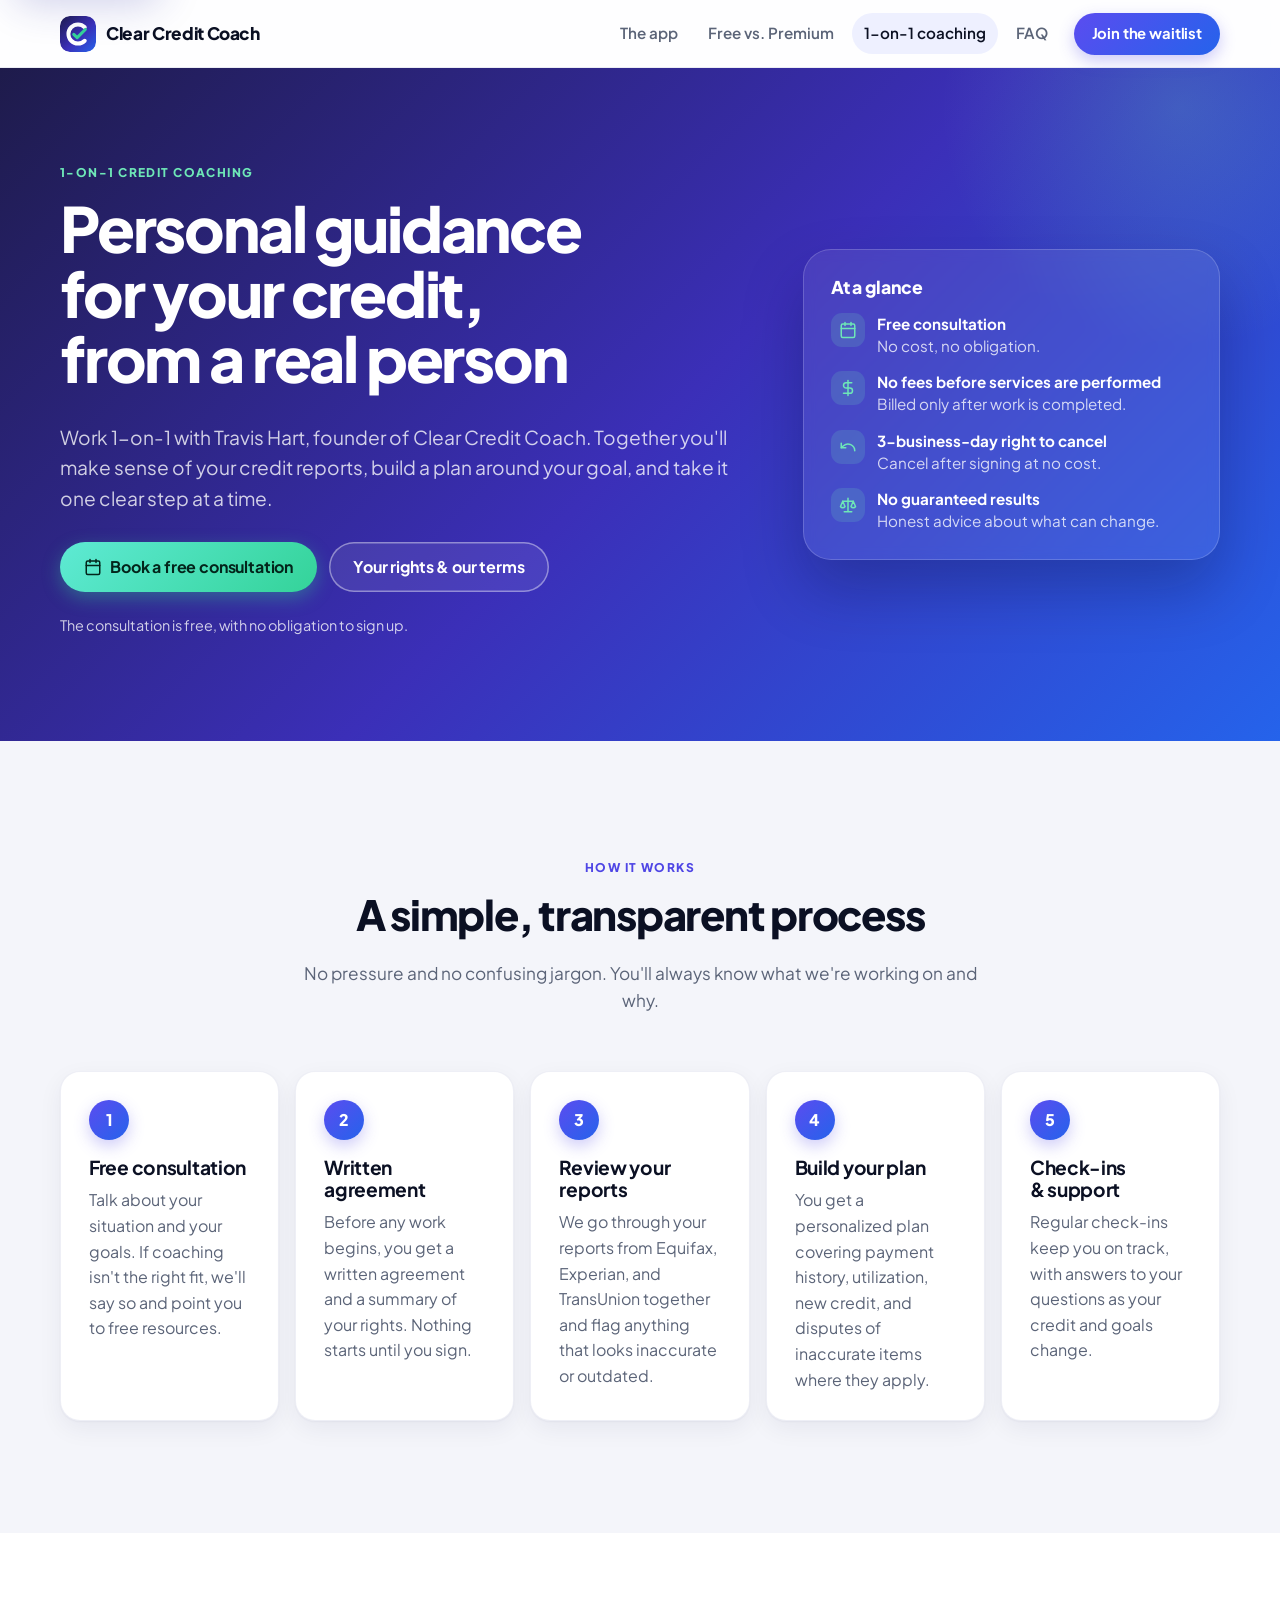
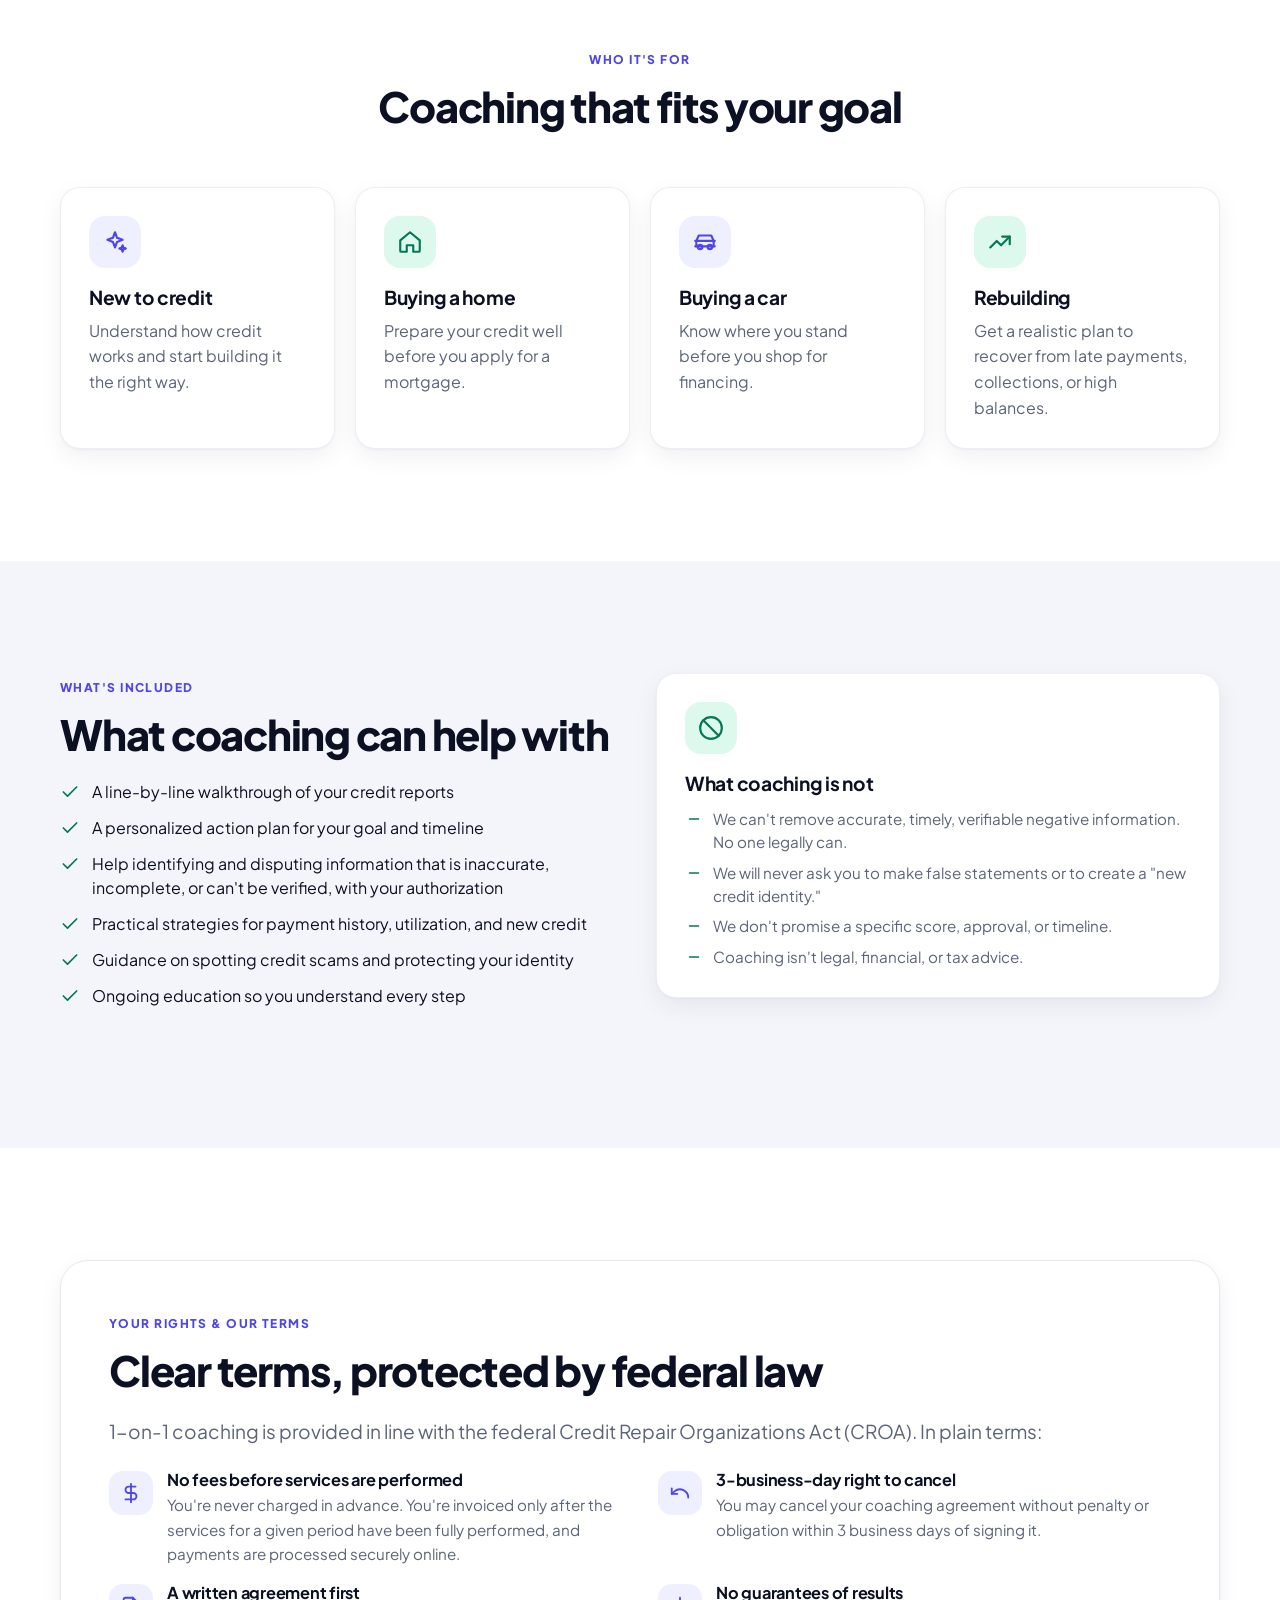
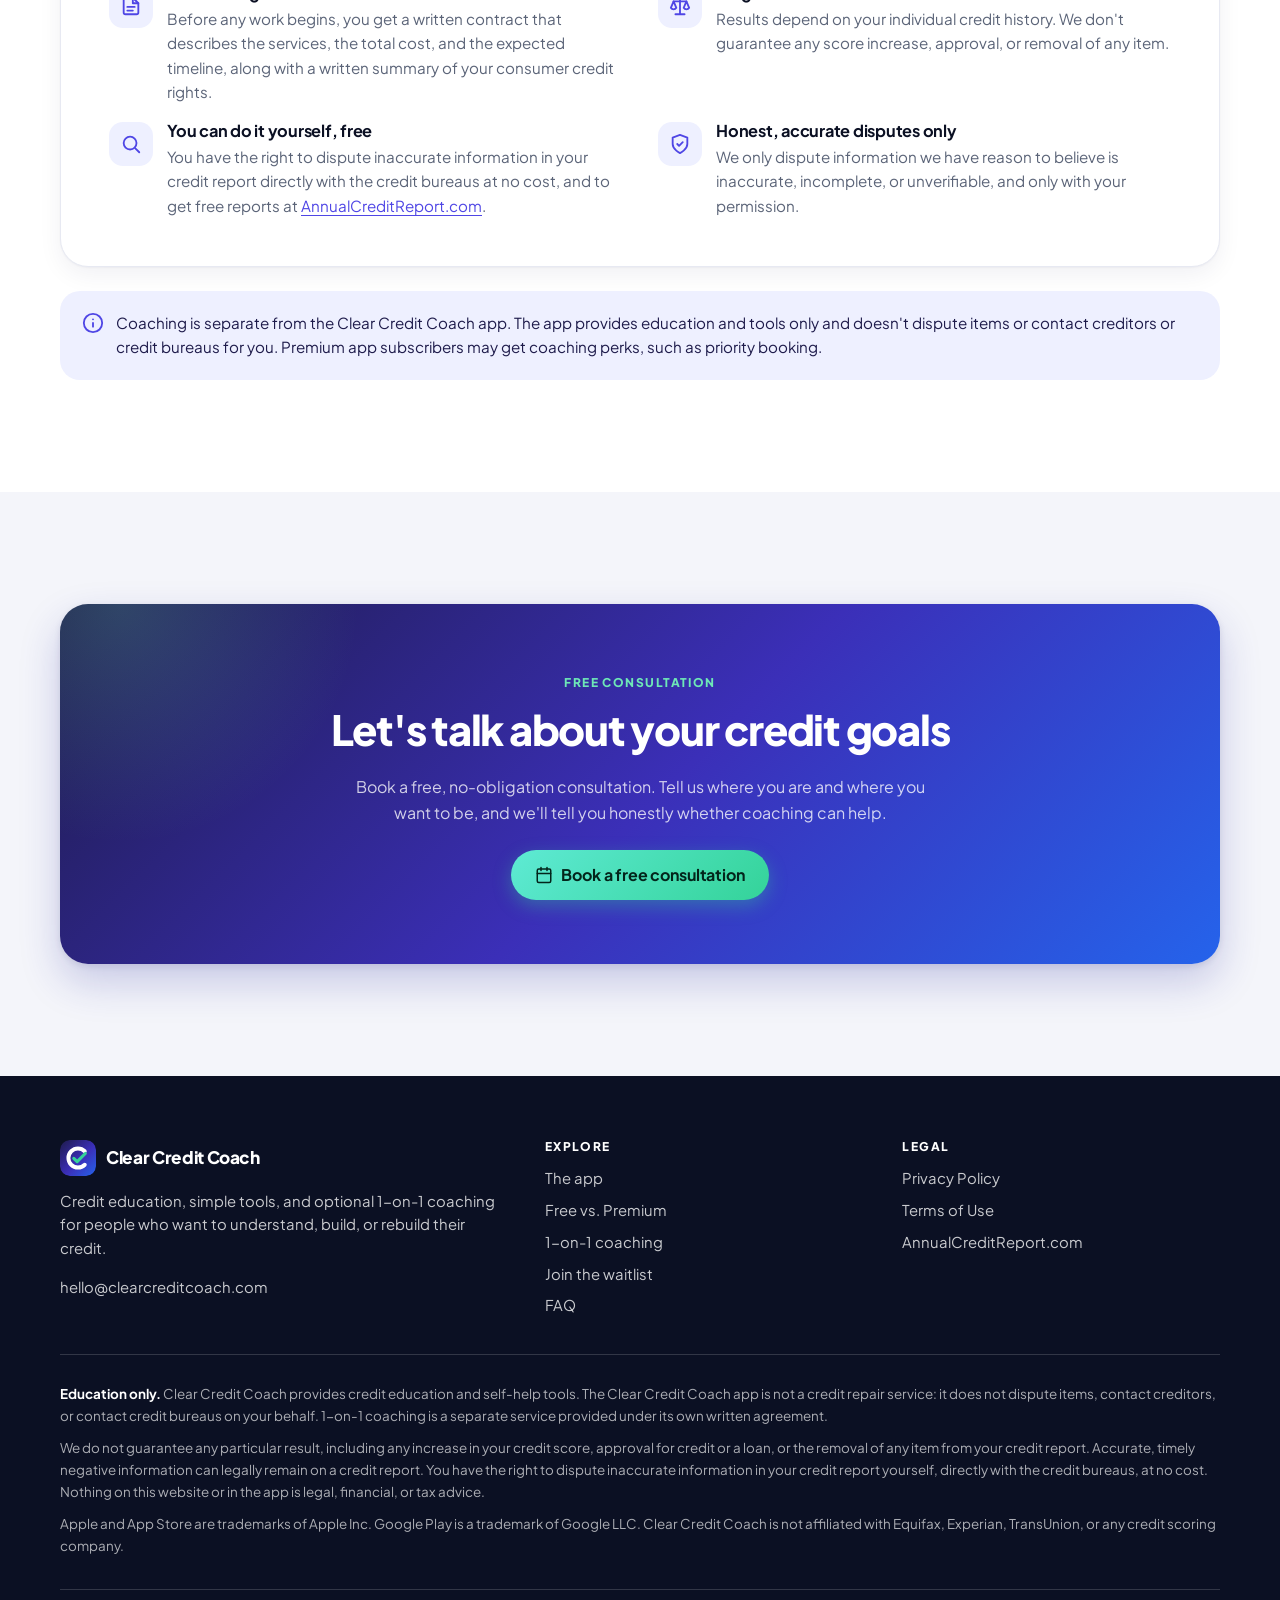
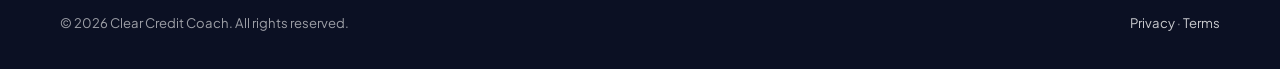
==== coaching/index.html @ 7a177734 "Clear Credit Coach marketing site: home, coaching, draft privacy & terms, Pages workflow" ====
<!doctype html>
<html lang="en" class="no-js">
<head>
<!--
  DRAFT, pending attorney review.
  This page describes a service structured as a credit repair organization under the federal
  Credit Repair Organizations Act (CROA, 15 U.S.C. 1679 et seq.). Before launch, have an attorney
  review: all wording on this page; the written client contract (services, total cost, timeline,
  3-business-day cancellation notice + cancellation form); the separate "Consumer Credit File Rights
  Under State and Federal Law" disclosure that must be given before the contract is signed; the
  Stripe billing flow (no charges until services are fully performed); and any state credit-services
  laws (some states require registration, a surety bond, and/or additional disclosures).
-->
<meta charset="utf-8">
<meta name="viewport" content="width=device-width, initial-scale=1, viewport-fit=cover">
<title>1-on-1 Credit Coaching | Clear Credit Coach</title>
<meta name="description" content="Personal, 1-on-1 credit coaching with Clear Credit Coach. Review your reports together, build a plan, and get help disputing inaccurate information. No fees before services are performed.">
<link rel="canonical" href="https://clearcreditcoach.com/coaching/">
<meta name="theme-color" content="#1E1B4B">
<meta name="color-scheme" content="light">
<meta property="og:type" content="website">
<meta property="og:site_name" content="Clear Credit Coach">
<meta property="og:title" content="1-on-1 Credit Coaching | Clear Credit Coach">
<meta property="og:description" content="Personal, 1-on-1 credit coaching with Clear Credit Coach. Review your reports together, build a plan, and get help disputing inaccurate information. No fees before services are performed.">
<meta property="og:url" content="https://clearcreditcoach.com/coaching/">
<meta property="og:image" content="https://clearcreditcoach.com/assets/img/og-image.jpg">
<meta property="og:image:width" content="1200">
<meta property="og:image:height" content="630">
<meta property="og:image:alt" content="Clear Credit Coach: Understand, build, and rebuild your credit">
<meta property="og:locale" content="en_US">
<meta name="twitter:card" content="summary_large_image">
<meta name="twitter:title" content="1-on-1 Credit Coaching | Clear Credit Coach">
<meta name="twitter:description" content="Personal, 1-on-1 credit coaching with Clear Credit Coach. Review your reports together, build a plan, and get help disputing inaccurate information. No fees before services are performed.">
<meta name="twitter:image" content="https://clearcreditcoach.com/assets/img/og-image.jpg">
<link rel="icon" href="../assets/img/favicon.svg" type="image/svg+xml">
<link rel="icon" href="../assets/img/favicon-32.png" sizes="32x32" type="image/png">
<link rel="apple-touch-icon" href="../assets/img/apple-touch-icon.png">
<link rel="manifest" href="../site.webmanifest">
<link rel="preload" href="../assets/fonts/plus-jakarta-sans-latin-var.woff2" as="font" type="font/woff2" crossorigin>
<link rel="stylesheet" href="../assets/css/styles.css">
<script src="../assets/js/main.js" defer></script>
</head>
<body>
<a class="skip-link" href="#main">Skip to content</a>
<header class="site-header">
  <div class="container header-inner">
    <a class="brand" href="../" aria-label="Clear Credit Coach home">
      <img src="../assets/img/favicon.svg" alt="" width="36" height="36">
      <span>Clear Credit Coach</span>
    </a>
    <button class="nav-toggle" type="button" aria-expanded="false" aria-controls="site-nav" aria-label="Open menu"><svg viewBox="0 0 24 24" fill="none" stroke="currentColor" stroke-width="2" stroke-linecap="round" stroke-linejoin="round" aria-hidden="true" focusable="false"><path d="M4 6h16M4 12h16M4 18h16"/></svg></button>
    <nav id="site-nav" class="nav" aria-label="Main">
      <a href="../#app">The app</a>
      <a href="../#plans">Free vs. Premium</a>
      <a href="../coaching/" aria-current="page"><span class="nw">1-on-1</span> coaching</a>
      <a href="../#faq">FAQ</a>
      <a class="btn btn--primary btn--sm" href="../#waitlist">Join the waitlist</a>
    </nav>
  </div>
</header>
<main id="main">

<section class="page-hero page-hero--split" aria-labelledby="coach-hero">
  <div class="container">
   <div>
    <span class="eyebrow eyebrow--light"><span class="nw">1-on-1</span> credit coaching</span>
    <h1 id="coach-hero">Personal guidance for your credit, from a real person</h1>
    <p class="lead">Work <span class="nw">1-on-1</span> with Travis Hart, founder of Clear Credit Coach. Together you'll make sense of your credit reports, build a plan around your goal, and take it one clear step at a time.</p>
    <div class="btn-row">
        <!-- TODO(Travis): PLACEHOLDER booking link. Replace this mailto: href with your booking tool URL (e.g., Calendly). -->
        <a class="btn btn--mint" href="mailto:hello@clearcreditcoach.com?subject=Free%20consultation%20request" data-placeholder="booking-link"><svg viewBox="0 0 24 24" fill="none" stroke="currentColor" stroke-width="2" stroke-linecap="round" stroke-linejoin="round" aria-hidden="true" focusable="false"><rect x="3" y="4" width="18" height="18" rx="2"/><path d="M16 2v4M8 2v4M3 10h18"/></svg> Book a free consultation</a>
        <a class="btn btn--ghost-light" href="#rights">Your rights &amp; our terms</a>
    </div>
    <p class="hero-note">The consultation is free, with no obligation to sign up.</p>
   </div>
    <aside class="hero-aside" aria-labelledby="glance-title">
      <h2 id="glance-title">At a glance</h2>
      <ul>
        <li><span class="m-icon"><svg viewBox="0 0 24 24" fill="none" stroke="currentColor" stroke-width="2" stroke-linecap="round" stroke-linejoin="round" aria-hidden="true" focusable="false"><rect x="3" y="4" width="18" height="18" rx="2"/><path d="M16 2v4M8 2v4M3 10h18"/></svg></span><span><strong>Free consultation</strong>No cost, no obligation.</span></li>
        <li><span class="m-icon"><svg viewBox="0 0 24 24" fill="none" stroke="currentColor" stroke-width="2" stroke-linecap="round" stroke-linejoin="round" aria-hidden="true" focusable="false"><path d="M12 2v20"/><path d="M17 5H9.5a3.5 3.5 0 0 0 0 7h5a3.5 3.5 0 0 1 0 7H6"/></svg></span><span><strong>No fees before services are performed</strong>Billed only after work is completed.</span></li>
        <li><span class="m-icon"><svg viewBox="0 0 24 24" fill="none" stroke="currentColor" stroke-width="2" stroke-linecap="round" stroke-linejoin="round" aria-hidden="true" focusable="false"><path d="M3 7v6h6"/><path d="M21 17a9 9 0 0 0-15-6.7L3 13"/></svg></span><span><strong>3-business-day right to cancel</strong>Cancel after signing at no cost.</span></li>
        <li><span class="m-icon"><svg viewBox="0 0 24 24" fill="none" stroke="currentColor" stroke-width="2" stroke-linecap="round" stroke-linejoin="round" aria-hidden="true" focusable="false"><path d="M12 3v18M7 21h10M5 7h14"/><path d="M5 7l-3 7a3.5 3.5 0 0 0 6 0zM19 7l-3 7a3.5 3.5 0 0 0 6 0z"/></svg></span><span><strong>No guaranteed results</strong>Honest advice about what can change.</span></li>
      </ul>
    </aside>
  </div>
</section>

<section class="section" aria-labelledby="how-title">
  <div class="container">
    <div class="section-head">
      <span class="eyebrow">How it works</span>
      <h2 id="how-title">A simple, transparent process</h2>
      <p>No pressure and no confusing jargon. You'll always know what we're working on and why.</p>
    </div>
    <div class="steps">
      <div class="card step"><h3>Free consultation</h3><p>Talk about your situation and your goals. If coaching isn't the right fit, we'll say so and point you to free resources.</p></div>
      <div class="card step"><h3>Written agreement</h3><p>Before any work begins, you get a written agreement and a summary of your rights. Nothing starts until you sign.</p></div>
      <div class="card step"><h3>Review your reports</h3><p>We go through your reports from Equifax, Experian, and TransUnion together and flag anything that looks inaccurate or outdated.</p></div>
      <div class="card step"><h3>Build your plan</h3><p>You get a personalized plan covering payment history, utilization, new credit, and disputes of inaccurate items where they apply.</p></div>
      <div class="card step"><h3>Check-ins &amp; support</h3><p>Regular check-ins keep you on track, with answers to your questions as your credit and goals change.</p></div>
    </div>
  </div>
</section>

<section class="section section--white" aria-labelledby="who-title">
  <div class="container">
    <div class="section-head">
      <span class="eyebrow">Who it's for</span>
      <h2 id="who-title">Coaching that fits your goal</h2>
    </div>
    <div class="grid grid-4">
      <article class="card audience-card"><div class="icon-tile"><svg viewBox="0 0 24 24" fill="none" stroke="currentColor" stroke-width="2" stroke-linecap="round" stroke-linejoin="round" aria-hidden="true" focusable="false"><path d="M12 3l1.9 5.1L19 10l-5.1 1.9L12 17l-1.9-5.1L5 10l5.1-1.9z"/><path d="M19 15l.8 2.2L22 18l-2.2.8L19 21l-.8-2.2L16 18l2.2-.8z"/></svg></div><h3>New to credit</h3><p>Understand how credit works and start building it the right way.</p></article>
      <article class="card audience-card"><div class="icon-tile icon-tile--mint"><svg viewBox="0 0 24 24" fill="none" stroke="currentColor" stroke-width="2" stroke-linecap="round" stroke-linejoin="round" aria-hidden="true" focusable="false"><path d="M3 10.5 12 3l9 7.5V20a1 1 0 0 1-1 1h-5v-6h-6v6H4a1 1 0 0 1-1-1z"/></svg></div><h3>Buying a home</h3><p>Prepare your credit well before you apply for a mortgage.</p></article>
      <article class="card audience-card"><div class="icon-tile"><svg viewBox="0 0 24 24" fill="none" stroke="currentColor" stroke-width="2" stroke-linecap="round" stroke-linejoin="round" aria-hidden="true" focusable="false"><path d="M4 16v-5l2.2-5h11.6L20 11v5"/><path d="M3 11h18"/><path d="M3 16h18"/><circle cx="7.5" cy="16.5" r="2"/><circle cx="16.5" cy="16.5" r="2"/></svg></div><h3>Buying a car</h3><p>Know where you stand before you shop for financing.</p></article>
      <article class="card audience-card"><div class="icon-tile icon-tile--mint"><svg viewBox="0 0 24 24" fill="none" stroke="currentColor" stroke-width="2" stroke-linecap="round" stroke-linejoin="round" aria-hidden="true" focusable="false"><path d="M3 17l6-6 4 4 8-8"/><path d="M14 7h7v7"/></svg></div><h3>Rebuilding</h3><p>Get a realistic plan to recover from late payments, collections, or high balances.</p></article>
    </div>
  </div>
</section>

<section class="section" aria-labelledby="inc-title">
  <div class="container">
    <div class="grid grid-2" style="align-items:start; gap:32px">
      <div>
        <span class="eyebrow">What's included</span>
        <h2 id="inc-title">What coaching can help with</h2>
        <ul class="check-list check-list--dark">
          <li><svg viewBox="0 0 24 24" fill="none" stroke="currentColor" stroke-width="2" stroke-linecap="round" stroke-linejoin="round" aria-hidden="true" focusable="false"><path d="M20 6 9 17l-5-5"/></svg><span>A line-by-line walkthrough of your credit reports</span></li>
          <li><svg viewBox="0 0 24 24" fill="none" stroke="currentColor" stroke-width="2" stroke-linecap="round" stroke-linejoin="round" aria-hidden="true" focusable="false"><path d="M20 6 9 17l-5-5"/></svg><span>A personalized action plan for your goal and timeline</span></li>
          <li><svg viewBox="0 0 24 24" fill="none" stroke="currentColor" stroke-width="2" stroke-linecap="round" stroke-linejoin="round" aria-hidden="true" focusable="false"><path d="M20 6 9 17l-5-5"/></svg><span>Help identifying and disputing information that is inaccurate, incomplete, or can't be verified, with your authorization</span></li>
          <li><svg viewBox="0 0 24 24" fill="none" stroke="currentColor" stroke-width="2" stroke-linecap="round" stroke-linejoin="round" aria-hidden="true" focusable="false"><path d="M20 6 9 17l-5-5"/></svg><span>Practical strategies for payment history, utilization, and new credit</span></li>
          <li><svg viewBox="0 0 24 24" fill="none" stroke="currentColor" stroke-width="2" stroke-linecap="round" stroke-linejoin="round" aria-hidden="true" focusable="false"><path d="M20 6 9 17l-5-5"/></svg><span>Guidance on spotting credit scams and protecting your identity</span></li>
          <li><svg viewBox="0 0 24 24" fill="none" stroke="currentColor" stroke-width="2" stroke-linecap="round" stroke-linejoin="round" aria-hidden="true" focusable="false"><path d="M20 6 9 17l-5-5"/></svg><span>Ongoing education so you understand every step</span></li>
        </ul>
      </div>
      <div class="card">
        <div class="icon-tile icon-tile--mint"><svg viewBox="0 0 24 24" fill="none" stroke="currentColor" stroke-width="2" stroke-linecap="round" stroke-linejoin="round" aria-hidden="true" focusable="false"><circle cx="12" cy="12" r="10"/><path d="m4.9 4.9 14.2 14.2"/></svg></div>
        <h3>What coaching is not</h3>
        <ul>
          <li><svg viewBox="0 0 24 24" fill="none" stroke="currentColor" stroke-width="2" stroke-linecap="round" stroke-linejoin="round" aria-hidden="true" focusable="false"><path d="M6 12h12"/></svg><span>We can't remove accurate, timely, verifiable negative information. No one legally can.</span></li>
          <li><svg viewBox="0 0 24 24" fill="none" stroke="currentColor" stroke-width="2" stroke-linecap="round" stroke-linejoin="round" aria-hidden="true" focusable="false"><path d="M6 12h12"/></svg><span>We will never ask you to make false statements or to create a "new credit identity."</span></li>
          <li><svg viewBox="0 0 24 24" fill="none" stroke="currentColor" stroke-width="2" stroke-linecap="round" stroke-linejoin="round" aria-hidden="true" focusable="false"><path d="M6 12h12"/></svg><span>We don't promise a specific score, approval, or timeline.</span></li>
          <li><svg viewBox="0 0 24 24" fill="none" stroke="currentColor" stroke-width="2" stroke-linecap="round" stroke-linejoin="round" aria-hidden="true" focusable="false"><path d="M6 12h12"/></svg><span>Coaching isn't legal, financial, or tax advice.</span></li>
        </ul>
      </div>
    </div>
  </div>
</section>

<section class="section section--white" id="rights" aria-labelledby="rights-title">
  <div class="container">
    <div class="rights">
      <span class="eyebrow">Your rights &amp; our terms</span>
      <h2 id="rights-title">Clear terms, protected by federal law</h2>
      <p class="lead"><span class="nw">1-on-1</span> coaching is provided in line with the federal Credit Repair Organizations Act (CROA). In plain terms:</p>
      <div class="rights-grid">
        <div class="right-item"><div class="icon-tile"><svg viewBox="0 0 24 24" fill="none" stroke="currentColor" stroke-width="2" stroke-linecap="round" stroke-linejoin="round" aria-hidden="true" focusable="false"><path d="M12 2v20"/><path d="M17 5H9.5a3.5 3.5 0 0 0 0 7h5a3.5 3.5 0 0 1 0 7H6"/></svg></div><div><h3>No fees before services are performed</h3><p>You're never charged in advance. You're invoiced only after the services for a given period have been fully performed, and payments are processed securely online.</p></div></div>
        <div class="right-item"><div class="icon-tile"><svg viewBox="0 0 24 24" fill="none" stroke="currentColor" stroke-width="2" stroke-linecap="round" stroke-linejoin="round" aria-hidden="true" focusable="false"><path d="M3 7v6h6"/><path d="M21 17a9 9 0 0 0-15-6.7L3 13"/></svg></div><div><h3>3-business-day right to cancel</h3><p>You may cancel your coaching agreement without penalty or obligation within 3 business days of signing it.</p></div></div>
        <div class="right-item"><div class="icon-tile"><svg viewBox="0 0 24 24" fill="none" stroke="currentColor" stroke-width="2" stroke-linecap="round" stroke-linejoin="round" aria-hidden="true" focusable="false"><path d="M14 3H6a2 2 0 0 0-2 2v14a2 2 0 0 0 2 2h12a2 2 0 0 0 2-2V9z"/><path d="M14 3v6h6M8 13h8M8 17h6"/></svg></div><div><h3>A written agreement first</h3><p>Before any work begins, you get a written contract that describes the services, the total cost, and the expected timeline, along with a written summary of your consumer credit rights.</p></div></div>
        <div class="right-item"><div class="icon-tile"><svg viewBox="0 0 24 24" fill="none" stroke="currentColor" stroke-width="2" stroke-linecap="round" stroke-linejoin="round" aria-hidden="true" focusable="false"><path d="M12 3v18M7 21h10M5 7h14"/><path d="M5 7l-3 7a3.5 3.5 0 0 0 6 0zM19 7l-3 7a3.5 3.5 0 0 0 6 0z"/></svg></div><div><h3>No guarantees of results</h3><p>Results depend on your individual credit history. We don't guarantee any score increase, approval, or removal of any item.</p></div></div>
        <div class="right-item"><div class="icon-tile"><svg viewBox="0 0 24 24" fill="none" stroke="currentColor" stroke-width="2" stroke-linecap="round" stroke-linejoin="round" aria-hidden="true" focusable="false"><circle cx="11" cy="11" r="7"/><path d="m21 21-4.3-4.3"/></svg></div><div><h3>You can do it yourself, free</h3><p>You have the right to dispute inaccurate information in your credit report directly with the credit bureaus at no cost, and to get free reports at <a href="https://www.annualcreditreport.com" rel="noopener">AnnualCreditReport.com</a>.</p></div></div>
        <div class="right-item"><div class="icon-tile"><svg viewBox="0 0 24 24" fill="none" stroke="currentColor" stroke-width="2" stroke-linecap="round" stroke-linejoin="round" aria-hidden="true" focusable="false"><path d="M12 22s8-4 8-10V5l-8-3-8 3v7c0 6 8 10 8 10z"/><path d="M9 12l2 2 4-4"/></svg></div><div><h3>Honest, accurate disputes only</h3><p>We only dispute information we have reason to believe is inaccurate, incomplete, or unverifiable, and only with your permission.</p></div></div>
      </div>
    </div>
    <div class="callout" style="margin-top:24px"><svg viewBox="0 0 24 24" fill="none" stroke="currentColor" stroke-width="2" stroke-linecap="round" stroke-linejoin="round" aria-hidden="true" focusable="false"><circle cx="12" cy="12" r="10"/><path d="M12 16v-4M12 8h.01"/></svg><p>Coaching is separate from the Clear Credit Coach app. The app provides education and tools only and doesn't dispute items or contact creditors or credit bureaus for you. Premium app subscribers may get coaching perks, such as priority booking.</p></div>
  </div>
</section>

<section class="section" aria-labelledby="cta-title">
  <div class="container">
    <div class="download">
      <span class="eyebrow eyebrow--light">Free consultation</span>
      <h2 id="cta-title">Let's talk about your credit goals</h2>
      <p>Book a free, no-obligation consultation. Tell us where you are and where you want to be, and we'll tell you honestly whether coaching can help.</p>
      <div class="btn-row" style="justify-content:center; margin-top:24px">
        <!-- TODO(Travis): PLACEHOLDER booking link. Replace this mailto: href with your booking tool URL (e.g., Calendly). -->
        <a class="btn btn--mint" href="mailto:hello@clearcreditcoach.com?subject=Free%20consultation%20request" data-placeholder="booking-link"><svg viewBox="0 0 24 24" fill="none" stroke="currentColor" stroke-width="2" stroke-linecap="round" stroke-linejoin="round" aria-hidden="true" focusable="false"><rect x="3" y="4" width="18" height="18" rx="2"/><path d="M16 2v4M8 2v4M3 10h18"/></svg> Book a free consultation</a>
      </div>
    </div>
  </div>
</section>

</main>
<footer class="site-footer">
  <div class="container">
    <div class="footer-top">
      <div>
        <a class="brand" href="../">
          <img src="../assets/img/favicon.svg" alt="" width="36" height="36">
          <span>Clear Credit Coach</span>
        </a>
        <p>Credit education, simple tools, and optional <span class="nw">1-on-1</span> coaching for people who want to understand, build, or rebuild their credit.</p>
        <!-- TODO(Travis): confirm this mailbox exists in Google Workspace. -->
        <p><a href="mailto:hello@clearcreditcoach.com">hello@clearcreditcoach.com</a></p>
      </div>
      <div>
        <h2>Explore</h2>
        <ul>
          <li><a href="../#app">The app</a></li>
          <li><a href="../#plans">Free vs. Premium</a></li>
          <li><a href="../coaching/"><span class="nw">1-on-1</span> coaching</a></li>
          <li><a href="../#waitlist">Join the waitlist</a></li>
          <li><a href="../#faq">FAQ</a></li>
        </ul>
      </div>
      <div>
        <h2>Legal</h2>
        <ul>
          <li><a href="../privacy/">Privacy Policy</a></li>
          <li><a href="../terms/">Terms of Use</a></li>
          <li><a href="https://www.annualcreditreport.com" rel="noopener">AnnualCreditReport.com</a></li>
        </ul>
      </div>
    </div>
    <div class="disclaimer">
      <p><strong>Education only.</strong> Clear Credit Coach provides credit education and self-help tools. The Clear Credit Coach app is not a credit repair service: it does not dispute items, contact creditors, or contact credit bureaus on your behalf. <span class="nw">1-on-1</span> coaching is a separate service provided under its own written agreement.</p>
      <p>We do not guarantee any particular result, including any increase in your credit score, approval for credit or a loan, or the removal of any item from your credit report. Accurate, timely negative information can legally remain on a credit report. You have the right to dispute inaccurate information in your credit report yourself, directly with the credit bureaus, at no cost. Nothing on this website or in the app is legal, financial, or tax advice.</p>
      <p>Apple and App Store are trademarks of Apple Inc. Google Play is a trademark of Google LLC. Clear Credit Coach is not affiliated with Equifax, Experian, TransUnion, or any credit scoring company.</p>
    </div>
    <div class="footer-bottom">
      <span>&copy; <span data-year>2026</span> Clear Credit Coach. All rights reserved.</span>
      <span><a href="../privacy/">Privacy</a> &middot; <a href="../terms/">Terms</a></span>
    </div>
  </div>
</footer>
</body>
</html>
---- assets/css/styles.css ----
/* Clear Credit Coach — marketing site
   Design tokens mirror the app's src/theme/index.ts ("modern fintech"). */

@font-face {
  font-family: "Plus Jakarta Sans";
  src: url("../fonts/plus-jakarta-sans-latin-var.woff2") format("woff2");
  font-weight: 200 800;
  font-style: normal;
  font-display: swap;
}

:root {
  --primary: #4F46E5;
  --primary-dark: #312E81;
  --primary-deep: #1E1B4B;
  --electric: #2563EB;
  --primary-soft: #EEF0FF;
  --primary-tint: #C7D2FE;
  --accent: #047857;
  --mint: #34D399;
  --neon: #6EE7B7;
  --accent-soft: #DDF8EC;
  --on-mint: #03251B;
  --bg: #F4F5FA;
  --surface: #FFFFFF;
  --surface-alt: #F8F9FD;
  --text: #0B1023;
  --muted: #5B6478;
  --faint: #8A93A6;
  --border: #E7E9F2;
  --on-dark-muted: rgba(255,255,255,.78);
  --on-dark-faint: rgba(255,255,255,.16);
  --warning: #A15C07;
  --warning-soft: #FEF3DC;

  --grad-hero: linear-gradient(135deg, #1E1B4B 0%, #3B2FB8 52%, #2563EB 100%);
  --grad-primary: linear-gradient(135deg, #5B4CF0, #2563EB);
  --grad-mint: linear-gradient(135deg, #5EEAD4, #34D399);
  --grad-dark: linear-gradient(135deg, #0B1023, #1E1B4B);
  --grad-soft: linear-gradient(135deg, #EEF0FF, #E6F0FF);

  --r-sm: 10px; --r-md: 14px; --r-lg: 20px; --r-xl: 28px; --r-pill: 999px;
  --sh-card: 0 1px 2px rgba(16,24,64,.04), 0 8px 24px rgba(16,24,64,.06);
  --sh-raised: 0 2px 6px rgba(30,27,75,.10), 0 18px 40px rgba(37,40,160,.22);
  --sh-button: 0 6px 16px rgba(79,70,229,.28);

  --font: "Plus Jakarta Sans", system-ui, -apple-system, "Segoe UI", Roboto, sans-serif;
  --container: 1160px;
  --header-h: 68px;
}

*, *::before, *::after { box-sizing: border-box; }
html { -webkit-text-size-adjust: 100%; scroll-behavior: smooth; scroll-padding-top: calc(var(--header-h) + 12px); }
@media (prefers-reduced-motion: reduce) { html { scroll-behavior: auto; } *, *::before, *::after { transition: none !important; animation: none !important; } }
body {
  margin: 0; font-family: var(--font); font-size: 16px; line-height: 1.6; color: var(--text);
  background: var(--bg); -webkit-font-smoothing: antialiased; text-rendering: optimizeLegibility;
}
img, svg { display: block; max-width: 100%; }
a { color: var(--primary); text-underline-offset: 3px; }
a:hover { color: var(--primary-dark); }
h1, h2, h3, h4 { text-wrap: balance; margin: 0 0 .5em; line-height: 1.15; letter-spacing: -0.02em; font-weight: 800; }
h1 { font-size: clamp(2.4rem, 5.4vw, 3.9rem); letter-spacing: -0.035em; line-height: 1.04; }
h2 { font-size: clamp(1.8rem, 3.4vw, 2.6rem); letter-spacing: -0.03em; }
h3 { font-size: 1.2rem; font-weight: 700; letter-spacing: -0.015em; }
p { margin: 0 0 1em; }
ul, ol { padding-left: 1.2em; }
:focus-visible { outline: 3px solid var(--mint); outline-offset: 3px; border-radius: 6px; }
.nw { white-space: nowrap; }
.sr-only { position: absolute !important; width: 1px; height: 1px; padding: 0; margin: -1px; overflow: hidden; clip: rect(0,0,0,0); white-space: nowrap; border: 0; }
.skip-link { position: absolute; left: 12px; top: -60px; z-index: 100; background: var(--surface); color: var(--text); padding: 10px 16px; border-radius: var(--r-pill); box-shadow: var(--sh-raised); font-weight: 700; }
.skip-link:focus { top: 12px; }

.container { width: min(100% - 40px, var(--container)); margin-inline: auto; }
.section { padding: clamp(64px, 9vw, 112px) 0; }
.section--white { background: var(--surface); }
.section-head { max-width: 680px; margin: 0 auto clamp(36px, 5vw, 56px); text-align: center; }
.section-head p { color: var(--muted); font-size: 1.075rem; }
.eyebrow {
  display: inline-block; margin-bottom: 14px;
  font-size: .75rem; font-weight: 800; letter-spacing: .12em; text-transform: uppercase; color: var(--primary);
}
.eyebrow--light { color: var(--neon); }
.lead { font-size: clamp(1.05rem, 1.6vw, 1.2rem); color: var(--muted); }

/* Buttons */
.btn {
  display: inline-flex; align-items: center; justify-content: center; gap: 8px;
  min-height: 50px; padding: 0 24px; border-radius: var(--r-pill); border: 0;
  font: 700 1rem/1 var(--font); letter-spacing: -0.01em; text-decoration: none; cursor: pointer;
  transition: transform .15s ease, box-shadow .15s ease, background-color .15s ease;
  white-space: nowrap;
}
.btn:hover { transform: translateY(-1px); }
.btn:active { transform: translateY(0); }
.btn--primary { background: var(--grad-primary); color: #fff; box-shadow: var(--sh-button); }
.btn--primary:hover { color: #fff; box-shadow: 0 10px 24px rgba(79,70,229,.36); }
.btn--mint { background: var(--grad-mint); color: var(--on-mint); box-shadow: 0 6px 18px rgba(52,211,153,.35); }
.btn--mint:hover { color: var(--on-mint); }
.btn--ghost-light { background: rgba(255,255,255,.08); color: #fff; box-shadow: inset 0 0 0 1.5px rgba(255,255,255,.4); }
.btn--ghost-light:hover { color: #fff; background: rgba(255,255,255,.16); }
.btn--outline { background: var(--surface); color: var(--primary); box-shadow: inset 0 0 0 1.5px var(--primary-tint); }
.btn--outline:hover { color: var(--primary-dark); box-shadow: inset 0 0 0 1.5px var(--primary); }
.btn--sm { min-height: 42px; padding: 0 18px; font-size: .925rem; }
.btn svg { width: 18px; height: 18px; flex: none; }
.btn-row { display: flex; flex-wrap: wrap; gap: 12px; }

/* Header */
.site-header {
  position: sticky; top: 0; z-index: 50; height: var(--header-h);
  background: rgba(255,255,255,.86); backdrop-filter: saturate(180%) blur(14px); -webkit-backdrop-filter: saturate(180%) blur(14px);
  border-bottom: 1px solid rgba(231,233,242,.8);
}
.header-inner { height: 100%; display: flex; align-items: center; justify-content: space-between; gap: 16px; }
.brand { display: inline-flex; align-items: center; gap: 10px; color: var(--text); text-decoration: none; font-weight: 800; font-size: 1.075rem; letter-spacing: -0.02em; }
.brand:hover { color: var(--text); }
.brand img { width: 36px; height: 36px; border-radius: 10px; }
.nav { display: flex; align-items: center; gap: 6px; }
.nav a:not(.btn) { padding: 8px 12px; border-radius: var(--r-pill); color: var(--muted); font-weight: 600; font-size: .95rem; text-decoration: none; }
.nav a:not(.btn):hover, .nav a[aria-current="page"] { color: var(--text); background: var(--primary-soft); }
.nav .btn { margin-left: 8px; }
.nav-toggle {
  display: none; width: 44px; height: 44px; border: 0; border-radius: 12px; background: var(--primary-soft); color: var(--primary-deep); cursor: pointer;
  align-items: center; justify-content: center;
}
.nav-toggle svg { width: 22px; height: 22px; }
@media (max-width: 860px) {
  .nav-toggle { display: inline-flex; }
  .nav {
    position: absolute; left: 0; right: 0; top: var(--header-h); flex-direction: column; align-items: stretch; gap: 4px;
    padding: 12px 20px 20px; background: var(--surface); border-bottom: 1px solid var(--border); box-shadow: 0 18px 30px rgba(16,24,64,.08);
    display: none;
  }
  .nav.is-open { display: flex; }
  .nav a:not(.btn) { padding: 12px 14px; font-size: 1rem; }
  .nav .btn { margin: 8px 0 0; }
  .no-js .nav { position: static; display: flex; flex-direction: row; flex-wrap: wrap; box-shadow: none; border: 0; padding: 0; background: none; }
}

/* Hero */
.hero { position: relative; overflow: hidden; background: var(--grad-hero); color: #fff; }
.hero::before, .hero::after { content: ""; position: absolute; border-radius: 50%; filter: blur(10px); pointer-events: none; }
.hero::before { width: 520px; height: 520px; right: -140px; top: -180px; background: radial-gradient(circle, rgba(110,231,183,.22), transparent 65%); }
.hero::after { width: 640px; height: 640px; left: -260px; bottom: -360px; background: radial-gradient(circle, rgba(37,99,235,.55), transparent 65%); }
.hero-inner { position: relative; z-index: 1; display: grid; grid-template-columns: 1.1fr .9fr; gap: 48px; align-items: center; padding: clamp(56px, 8vw, 104px) 0 clamp(64px, 8vw, 112px); }
.hero h1 { color: #fff; }
.hero h1 .hl { background: linear-gradient(90deg, #6EE7B7, #5EEAD4); -webkit-background-clip: text; background-clip: text; color: transparent; }
.hero .lead { color: var(--on-dark-muted); max-width: 560px; margin-bottom: 28px; }
.pill {
  display: inline-flex; align-items: center; gap: 8px; padding: 6px 14px 6px 8px; border-radius: var(--r-pill);
  background: rgba(255,255,255,.1); box-shadow: inset 0 0 0 1px rgba(255,255,255,.18); color: #fff; font-size: .85rem; font-weight: 600; margin-bottom: 22px;
}
.pill .dot { width: 22px; height: 22px; border-radius: 50%; background: var(--grad-mint); display: grid; place-items: center; color: var(--on-mint); }
.pill .dot svg { width: 13px; height: 13px; }
.hero-note { margin-top: 22px; font-size: .9rem; color: var(--on-dark-muted); display: flex; align-items: center; gap: 8px; flex-wrap: wrap; }

.store-badges { display: flex; flex-wrap: wrap; gap: 10px; }
.store-badge {
  display: inline-flex; align-items: center; gap: 10px; padding: 9px 16px 9px 12px; border-radius: 14px;
  background: #0B1023; color: #fff; box-shadow: inset 0 0 0 1px rgba(255,255,255,.22); min-width: 172px;
}
.store-badge svg { width: 24px; height: 24px; flex: none; }
.store-badge small { display: block; font-size: .68rem; font-weight: 600; letter-spacing: .04em; text-transform: uppercase; color: var(--neon); line-height: 1.2; }
.store-badge strong { display: block; font-size: 1.02rem; font-weight: 700; line-height: 1.2; letter-spacing: -0.01em; }

/* Phone mockup */
.phone-wrap { position: relative; display: flex; justify-content: center; }
.phone {
  position: relative; width: 300px; max-width: 100%; aspect-ratio: 300 / 610; border-radius: 46px; padding: 12px;
  background: #0B1023; box-shadow: 0 40px 80px rgba(8,6,40,.5), inset 0 0 0 2px rgba(255,255,255,.12);
}
.phone-screen { color: var(--text); height: 100%; border-radius: 36px; overflow: hidden; background: var(--bg); padding: 40px 14px 14px; display: flex; flex-direction: column; gap: 10px; position: relative; }
.phone-screen::before { content: ""; position: absolute; top: 10px; left: 50%; width: 92px; height: 24px; transform: translateX(-50%); background: #0B1023; border-radius: 20px; }
.m-greet { font-size: .72rem; color: var(--muted); font-weight: 600; padding: 0 4px; }
.m-greet b { display: block; font-size: 1.05rem; color: var(--text); font-weight: 800; letter-spacing: -0.02em; }
.m-score { border-radius: 22px; padding: 14px 14px 8px; background: var(--grad-hero); color: #fff; box-shadow: var(--sh-raised); }
.m-score-top { display: flex; justify-content: space-between; align-items: center; font-size: .66rem; font-weight: 700; letter-spacing: .08em; text-transform: uppercase; color: var(--on-dark-muted); }
.m-chip { background: rgba(255,255,255,.14); padding: 3px 8px; border-radius: var(--r-pill); letter-spacing: .04em; color: #fff; }
.m-score-num { font-size: 2.3rem; font-weight: 800; letter-spacing: -0.04em; line-height: 1.1; margin-top: 4px; }
.m-score-delta { display: inline-flex; align-items: center; gap: 4px; font-size: .7rem; font-weight: 700; color: var(--on-mint); background: var(--mint); padding: 2px 8px; border-radius: var(--r-pill); }
.m-chart { margin-top: 4px; height: 70px; width: 100%; }
.m-card { background: var(--surface); border-radius: 18px; padding: 12px; box-shadow: var(--sh-card); display: flex; gap: 10px; align-items: center; }
.m-icon { width: 34px; height: 34px; border-radius: 11px; display: grid; place-items: center; flex: none; background: var(--primary-soft); color: var(--primary); }
.m-icon--mint { background: var(--accent-soft); color: var(--accent); }
.m-icon svg { width: 18px; height: 18px; }
.m-label { font-size: .6rem; font-weight: 800; letter-spacing: .08em; text-transform: uppercase; color: var(--faint); }
.m-title { font-size: .8rem; font-weight: 700; line-height: 1.3; letter-spacing: -0.01em; }
.m-progress { height: 6px; border-radius: 6px; background: var(--border); margin-top: 6px; overflow: hidden; }
.m-progress span { display: block; height: 100%; width: 40%; background: var(--grad-mint); border-radius: 6px; }
.m-btn { margin-top: auto; text-align: center; font-size: .78rem; font-weight: 700; color: #fff; background: var(--grad-primary); border-radius: var(--r-pill); padding: 11px; box-shadow: var(--sh-button); }
.float-card {
  position: absolute; display: flex; align-items: center; gap: 10px; padding: 12px 14px; border-radius: 18px;
  background: rgba(255,255,255,.96); color: var(--text); box-shadow: var(--sh-raised); font-size: .8rem; font-weight: 700; line-height: 1.25;
}
.float-card small { display: block; font-size: .68rem; color: var(--muted); font-weight: 600; }
.float-card--a { left: -36px; top: 72%; }
.float-card--b { right: -36px; top: 7%; }
.sample-tag { position: absolute; bottom: -30px; left: 50%; transform: translateX(-50%); font-size: .72rem; color: var(--on-dark-muted); white-space: nowrap; }

/* Cards & grids */
.grid { display: grid; gap: 20px; }
.grid-2 { grid-template-columns: repeat(2, 1fr); }
.grid-3 { grid-template-columns: repeat(3, 1fr); }
.grid-4 { grid-template-columns: repeat(4, 1fr); }
.card { background: var(--surface); border-radius: var(--r-lg); padding: 28px; box-shadow: var(--sh-card); border: 1px solid rgba(231,233,242,.7); }
.card p { color: var(--muted); margin-bottom: 0; }
.card ul { color: var(--muted); margin: 14px 0 0; padding: 0; list-style: none; display: grid; gap: 8px; }
.card ul li { display: flex; gap: 10px; align-items: flex-start; font-size: .95rem; line-height: 1.5; }
.card ul li svg { width: 18px; height: 18px; flex: none; margin-top: 2px; color: var(--accent); }
.icon-tile { width: 52px; height: 52px; border-radius: 16px; display: grid; place-items: center; margin-bottom: 18px; background: var(--primary-soft); color: var(--primary); }
.icon-tile svg { width: 26px; height: 26px; }
.icon-tile--mint { background: var(--accent-soft); color: var(--accent); }
.icon-tile--grad { background: var(--grad-primary); color: #fff; box-shadow: var(--sh-button); }
.audience-card { position: relative; overflow: hidden; transition: transform .2s ease, box-shadow .2s ease; }
.audience-card:hover { transform: translateY(-3px); box-shadow: var(--sh-raised); }
.audience-card .tag { display: inline-block; font-size: .72rem; font-weight: 800; letter-spacing: .08em; text-transform: uppercase; color: var(--primary); margin-bottom: 6px; }

.feature { display: flex; gap: 18px; align-items: flex-start; }
.feature .icon-tile { margin: 0; flex: none; }
.feature h3 { margin-bottom: 6px; }
.feature p { color: var(--muted); margin: 0; }
.badge-premium { display: inline-flex; align-items: center; gap: 4px; margin-left: 6px; padding: 2px 8px; border-radius: var(--r-pill); font-size: .68rem; font-weight: 800; letter-spacing: .06em; text-transform: uppercase; vertical-align: 2px; background: var(--primary-soft); color: var(--primary); }

/* Plans */
.plans { display: grid; grid-template-columns: 1fr 1fr; gap: 24px; max-width: 960px; margin: 0 auto; align-items: stretch; }
.plan { border-radius: var(--r-xl); padding: 34px; background: var(--surface); box-shadow: var(--sh-card); border: 1px solid var(--border); display: flex; flex-direction: column; }
.plan h3 { font-size: 1.5rem; font-weight: 800; letter-spacing: -0.02em; margin-bottom: 4px; }
.plan .plan-price { font-size: 1rem; font-weight: 700; color: var(--muted); margin-bottom: 22px; display: flex; flex-wrap: wrap; align-items: center; gap: 8px; }
.plan ul { list-style: none; padding: 0; margin: 0 0 28px; display: grid; gap: 12px; }
.plan li { display: flex; gap: 12px; align-items: flex-start; line-height: 1.45; }
.plan li svg { width: 20px; height: 20px; flex: none; margin-top: 1px; color: var(--accent); }
.plan li.is-off { color: var(--muted); text-decoration: line-through; text-decoration-color: rgba(91,100,120,.45); }
.plan li.is-off svg { color: var(--faint); }
.plan .btn { margin-top: auto; }
.plan--premium { background: var(--grad-hero); color: #fff; border: 0; box-shadow: var(--sh-raised); position: relative; overflow: hidden; }
.plan--premium::after { content: ""; position: absolute; width: 360px; height: 360px; right: -140px; top: -160px; border-radius: 50%; background: radial-gradient(circle, rgba(110,231,183,.25), transparent 65%); pointer-events: none; }
.plan--premium .plan-price { color: var(--on-dark-muted); }
.plan--premium li svg { color: var(--mint); }
.ribbon { display: inline-flex; align-self: flex-start; align-items: center; gap: 6px; padding: 5px 12px; border-radius: var(--r-pill); background: var(--grad-mint); color: var(--on-mint); font-size: .75rem; font-weight: 800; letter-spacing: .04em; margin-bottom: 16px; }
.soon { display: inline-block; padding: 3px 10px; border-radius: var(--r-pill); background: var(--warning-soft); color: var(--warning); font-size: .78rem; font-weight: 800; }
.plan--premium .soon { background: rgba(255,255,255,.14); color: #fff; }
.plans-note { max-width: 760px; margin: 24px auto 0; text-align: center; font-size: .88rem; color: var(--muted); }

/* Compare table */
.compare-wrap { max-width: 960px; margin: 40px auto 0; overflow-x: auto; border-radius: var(--r-lg); box-shadow: var(--sh-card); background: var(--surface); border: 1px solid var(--border); }
.compare { width: 100%; border-collapse: collapse; min-width: 560px; font-size: .95rem; }
.compare caption { text-align: left; padding: 18px 22px 0; font-weight: 800; font-size: 1.05rem; }
.compare th, .compare td { padding: 14px 22px; text-align: left; border-bottom: 1px solid var(--border); vertical-align: top; }
.compare thead th { font-size: .75rem; letter-spacing: .08em; text-transform: uppercase; color: var(--muted); }
.compare tbody th { font-weight: 700; }
.compare td { color: var(--muted); }
.compare tr:last-child th, .compare tr:last-child td { border-bottom: 0; }
.compare .col-premium { background: rgba(238,240,255,.55); color: var(--text); }

/* Coaching band */
.coach-band { border-radius: var(--r-xl); background: var(--grad-dark); color: #fff; padding: clamp(32px, 5vw, 64px); display: grid; grid-template-columns: 1.15fr .85fr; gap: 40px; align-items: center; position: relative; overflow: hidden; box-shadow: var(--sh-raised); }
.coach-band::after { content: ""; position: absolute; width: 480px; height: 480px; right: -180px; bottom: -220px; border-radius: 50%; background: radial-gradient(circle, rgba(79,70,229,.6), transparent 65%); pointer-events: none; }
.coach-band > * { position: relative; z-index: 1; }
.coach-band h2 { color: #fff; }
.coach-band p { color: var(--on-dark-muted); }
.check-list { list-style: none; padding: 0; margin: 0 0 28px; display: grid; gap: 12px; }
.check-list li { display: flex; gap: 12px; align-items: flex-start; line-height: 1.5; }
.check-list svg { width: 20px; height: 20px; flex: none; margin-top: 2px; color: var(--mint); }
.check-list--dark svg { color: var(--accent); }
.promise { background: rgba(255,255,255,.06); border-radius: var(--r-lg); padding: 26px; box-shadow: inset 0 0 0 1px var(--on-dark-faint); }
.promise h3 { color: #fff; font-size: 1.05rem; }
.promise ul { list-style: none; padding: 0; margin: 0; display: grid; gap: 14px; }
.promise li { display: flex; gap: 12px; color: var(--on-dark-muted); font-size: .95rem; line-height: 1.5; }
.promise li strong { color: #fff; display: block; font-weight: 700; }
.promise li svg { width: 22px; height: 22px; flex: none; color: var(--mint); margin-top: 1px; }

/* Waitlist */
.download { background: var(--grad-hero); color: #fff; border-radius: var(--r-xl); padding: clamp(32px, 5vw, 64px); text-align: center; position: relative; overflow: hidden; box-shadow: var(--sh-raised); }
.download::before { content: ""; position: absolute; width: 520px; height: 520px; left: -200px; top: -260px; border-radius: 50%; background: radial-gradient(circle, rgba(110,231,183,.2), transparent 65%); pointer-events: none; }
.download > * { position: relative; }
.download h2 { color: #fff; }
.download p { color: var(--on-dark-muted); max-width: 600px; margin-inline: auto; }
.download .store-badges { justify-content: center; margin: 26px 0 30px; }
.waitlist { display: flex; gap: 10px; max-width: 520px; margin: 0 auto; padding: 6px; border-radius: var(--r-pill); background: rgba(255,255,255,.12); box-shadow: inset 0 0 0 1px rgba(255,255,255,.22); }
.waitlist input {
  flex: 1; min-width: 0; height: 50px; border: 0; border-radius: var(--r-pill); padding: 0 20px; font: 500 1rem var(--font); color: var(--text); background: #fff;
}
.waitlist input::placeholder { color: var(--faint); }
.waitlist input:focus-visible { outline: 3px solid var(--mint); outline-offset: 2px; }
.form-note { font-size: .82rem !important; margin-top: 14px; }
.form-status { min-height: 1.5em; margin-top: 10px; font-weight: 600; color: var(--neon) !important; }
.form-status.is-error { color: #FECACA !important; }

/* FAQ */
.faq { max-width: 820px; margin: 0 auto; display: grid; gap: 12px; }
.faq details { background: var(--surface); border-radius: var(--r-lg); box-shadow: var(--sh-card); border: 1px solid var(--border); }
.faq summary { list-style: none; cursor: pointer; padding: 20px 24px; font-weight: 700; font-size: 1.05rem; letter-spacing: -0.01em; display: flex; justify-content: space-between; gap: 16px; align-items: center; border-radius: var(--r-lg); }
.faq summary::-webkit-details-marker { display: none; }
.faq summary::after { content: ""; flex: none; width: 30px; height: 30px; border-radius: 50%; background: var(--primary-soft) url("data:image/svg+xml,%3Csvg xmlns='http://www.w3.org/2000/svg' viewBox='0 0 24 24' fill='none' stroke='%234F46E5' stroke-width='2.5' stroke-linecap='round'%3E%3Cpath d='M12 5v14M5 12h14'/%3E%3C/svg%3E") center / 16px no-repeat; transition: transform .2s ease; }
.faq details[open] summary::after { transform: rotate(45deg); }
.faq .answer { padding: 0 24px 22px; color: var(--muted); }
.faq .answer p:last-child { margin-bottom: 0; }

/* Page hero (sub pages) */
.page-hero { background: var(--grad-hero); color: #fff; position: relative; overflow: hidden; }
.page-hero::after { content: ""; position: absolute; width: 520px; height: 520px; right: -160px; top: -220px; border-radius: 50%; background: radial-gradient(circle, rgba(110,231,183,.2), transparent 65%); pointer-events: none; }
.page-hero .container { position: relative; z-index: 1; padding: clamp(56px, 7vw, 96px) 0; }
.page-hero h1 { color: #fff; max-width: 820px; }
.page-hero .lead { color: var(--on-dark-muted); max-width: 680px; margin-bottom: 28px; }
.page-hero--split .container { display: grid; grid-template-columns: 1.25fr .75fr; gap: 48px; align-items: center; }
.hero-aside { background: rgba(255,255,255,.08); border-radius: var(--r-xl); padding: 28px; box-shadow: inset 0 0 0 1px rgba(255,255,255,.18), 0 30px 60px rgba(8,6,40,.25); backdrop-filter: blur(6px); }
.hero-aside h2 { color: #fff; font-size: 1.1rem; letter-spacing: -0.01em; margin-bottom: 16px; }
.hero-aside ul { list-style: none; margin: 0; padding: 0; display: grid; gap: 14px; }
.hero-aside li { display: flex; gap: 12px; align-items: flex-start; color: var(--on-dark-muted); font-size: .95rem; line-height: 1.45; }
.hero-aside li strong { display: block; color: #fff; font-weight: 700; }
.hero-aside li .m-icon { background: rgba(110,231,183,.16); color: var(--neon); }
@media (max-width: 960px) { .page-hero--split .container { grid-template-columns: 1fr; gap: 32px; } }
.page-hero--compact .container { padding: clamp(44px, 6vw, 72px) 0; }
.page-hero--compact h1 { font-size: clamp(2rem, 4.4vw, 3rem); }

/* Steps */
.steps { counter-reset: step; display: grid; gap: 16px; grid-template-columns: repeat(auto-fit, minmax(200px, 1fr)); }
.step { counter-increment: step; position: relative; }
.step::before { content: counter(step); display: grid; place-items: center; width: 40px; height: 40px; border-radius: 50%; background: var(--grad-primary); color: #fff; font-weight: 800; margin-bottom: 16px; box-shadow: var(--sh-button); }

.rights { background: var(--surface); border-radius: var(--r-xl); padding: clamp(28px, 4vw, 48px); box-shadow: var(--sh-card); border: 1px solid var(--border); }
.rights-grid { display: grid; grid-template-columns: 1fr 1fr; gap: 18px 36px; margin-top: 24px; }
.right-item { display: flex; gap: 14px; }
.right-item .icon-tile { width: 44px; height: 44px; border-radius: 14px; margin: 0; flex: none; }
.right-item .icon-tile svg { width: 22px; height: 22px; }
.right-item h3 { font-size: 1.02rem; margin-bottom: 4px; }
.right-item p { color: var(--muted); font-size: .95rem; margin: 0; }
.callout { border-radius: var(--r-lg); padding: 20px 22px; background: var(--primary-soft); color: var(--primary-deep); font-size: .95rem; display: flex; gap: 12px; align-items: flex-start; }
.callout svg { width: 22px; height: 22px; flex: none; color: var(--primary); margin-top: 1px; }
.callout p { margin: 0; }

/* Legal pages */
.draft-banner { background: var(--warning-soft); color: #6B3D05; border-bottom: 1px solid #F5D9A8; }
.draft-banner .container { padding: 14px 0; display: flex; gap: 12px; align-items: center; font-weight: 700; font-size: .95rem; }
.draft-banner svg { width: 22px; height: 22px; flex: none; color: var(--warning); }
.legal { display: grid; grid-template-columns: 240px 1fr; gap: 48px; align-items: start; }
.toc { position: sticky; top: calc(var(--header-h) + 24px); background: var(--surface); border-radius: var(--r-lg); padding: 20px; box-shadow: var(--sh-card); border: 1px solid var(--border); font-size: .9rem; }
.toc summary { list-style: none; cursor: pointer; }
.toc summary::-webkit-details-marker { display: none; }
.toc summary strong { display: flex; justify-content: space-between; align-items: center; margin-bottom: 0; }
.toc[open] summary strong { margin-bottom: 10px; }
@media (max-width: 860px) { .toc summary strong::after { content: "+"; font-size: 1.1rem; color: var(--primary); } .toc[open] summary strong::after { content: "\2212"; } }
.toc strong { display: block; font-size: .72rem; letter-spacing: .1em; text-transform: uppercase; color: var(--muted); margin-bottom: 10px; }
.toc ol { margin: 0; padding-left: 1.2em; display: grid; gap: 6px; }
.toc a { color: var(--text); text-decoration: none; }
.toc a:hover { color: var(--primary); text-decoration: underline; }
.prose { background: var(--surface); border-radius: var(--r-xl); padding: clamp(24px, 4vw, 52px); box-shadow: var(--sh-card); border: 1px solid var(--border); max-width: 820px; }
.prose h2 { font-size: 1.45rem; margin-top: 2em; padding-top: .2em; }
.prose h2:first-of-type { margin-top: 0; }
.prose h3 { font-size: 1.08rem; margin-top: 1.5em; }
.prose p, .prose li { color: #303850; }
.prose li { margin-bottom: .4em; }
.prose .meta { color: var(--muted); font-size: .92rem; }
.prose .todo { background: var(--warning-soft); color: #6B3D05; padding: 1px 6px; border-radius: 6px; font-weight: 700; font-size: .9em; }
.prose table { width: 100%; border-collapse: collapse; margin: 1em 0 1.5em; font-size: .93rem; }
.prose th, .prose td { text-align: left; padding: 10px 12px; border-bottom: 1px solid var(--border); vertical-align: top; }
.prose th { background: var(--surface-alt); font-weight: 700; }
.table-scroll { overflow-x: auto; }

/* Footer */
.site-footer { background: #0B1023; color: var(--on-dark-muted); padding: 64px 0 36px; font-size: .93rem; }
.footer-top { display: grid; grid-template-columns: 1.4fr 1fr 1fr; gap: 40px; padding-bottom: 36px; border-bottom: 1px solid var(--on-dark-faint); }
.site-footer .brand { color: #fff; margin-bottom: 14px; }
.site-footer h2 { font-size: .75rem; letter-spacing: .12em; text-transform: uppercase; color: #fff; margin-bottom: 14px; }
.site-footer ul { list-style: none; padding: 0; margin: 0; display: grid; gap: 8px; }
.site-footer a { color: var(--on-dark-muted); text-decoration: none; }
.site-footer a:hover { color: #fff; text-decoration: underline; }
.disclaimer { padding: 28px 0 22px; font-size: .84rem; line-height: 1.65; color: rgba(255,255,255,.66); border-bottom: 1px solid var(--on-dark-faint); }
.disclaimer strong { color: #fff; }
.disclaimer p { margin-bottom: .7em; }
.footer-bottom { padding-top: 22px; display: flex; justify-content: space-between; flex-wrap: wrap; gap: 12px; font-size: .82rem; color: rgba(255,255,255,.6); }

/* Responsive */
@media (max-width: 1020px) {
  .grid-4 { grid-template-columns: repeat(2, 1fr); }
  .hero-inner { grid-template-columns: 1fr 340px; gap: 32px; }
}
@media (max-width: 860px) {
  .hero-inner { grid-template-columns: 1fr; text-align: left; }
  .phone-wrap { margin-top: 12px; margin-bottom: 30px; }
  .grid-3 { grid-template-columns: repeat(2, 1fr); }
  .coach-band { grid-template-columns: 1fr; }
  .legal { grid-template-columns: 1fr; gap: 24px; }
  .toc { position: static; }
  .footer-top { grid-template-columns: 1fr 1fr; }
  .footer-top > :first-child { grid-column: 1 / -1; }
}
@media (max-width: 640px) {
  body { font-size: 15.5px; }
  .grid-2, .grid-3, .grid-4, .plans, .rights-grid { grid-template-columns: 1fr; }
  .card, .plan { padding: 24px; }
  .btn-row .btn { flex: 1 1 100%; }
  .waitlist { flex-direction: column; border-radius: 24px; padding: 8px; }
  .waitlist .btn { width: 100%; }
  .store-badge { flex: 1 1 100%; justify-content: center; }
  .float-card { display: none; }
  .waitlist input { flex: none; width: 100%; }
  .feature .icon-tile { width: 44px; height: 44px; border-radius: 14px; }
  .feature .icon-tile svg { width: 22px; height: 22px; }
  .phone { width: 270px; }
  .feature { gap: 16px; }
  .footer-top { grid-template-columns: 1fr; }
  .compare th, .compare td { padding: 12px 14px; }
}
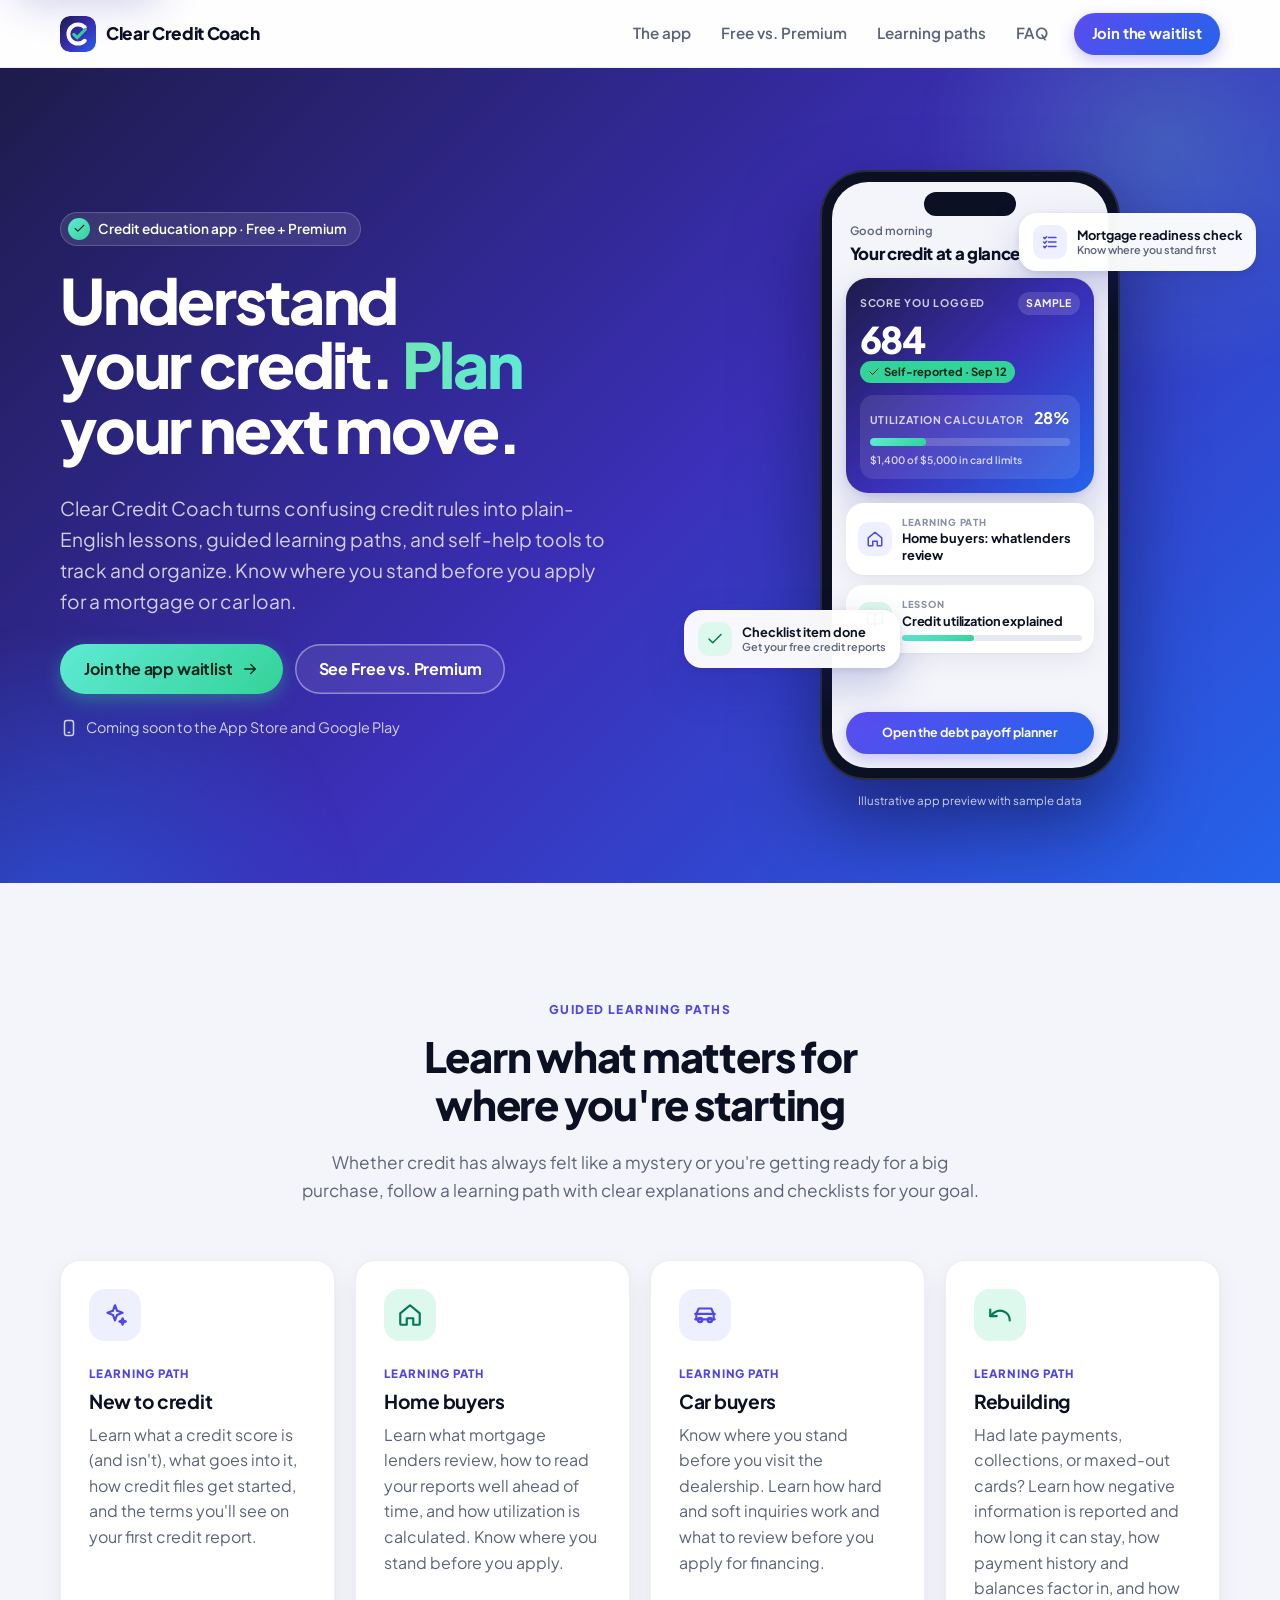
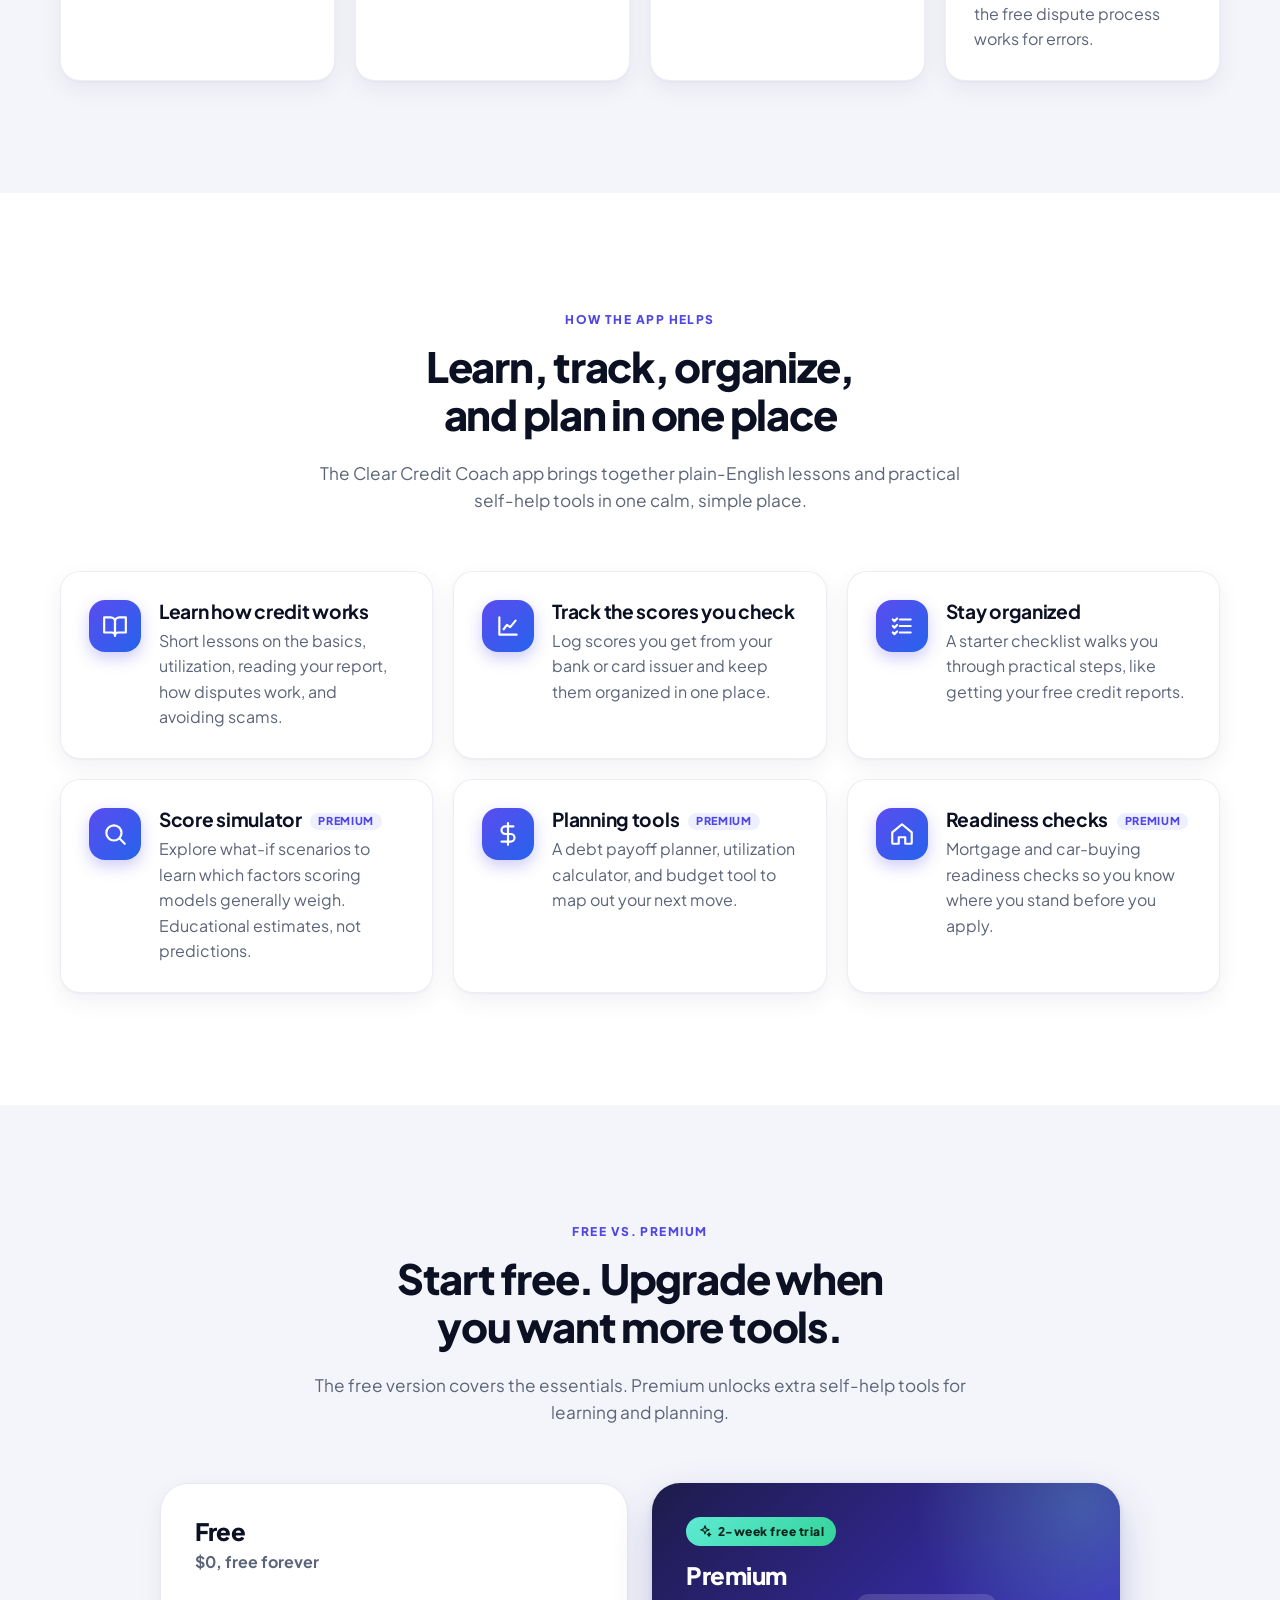
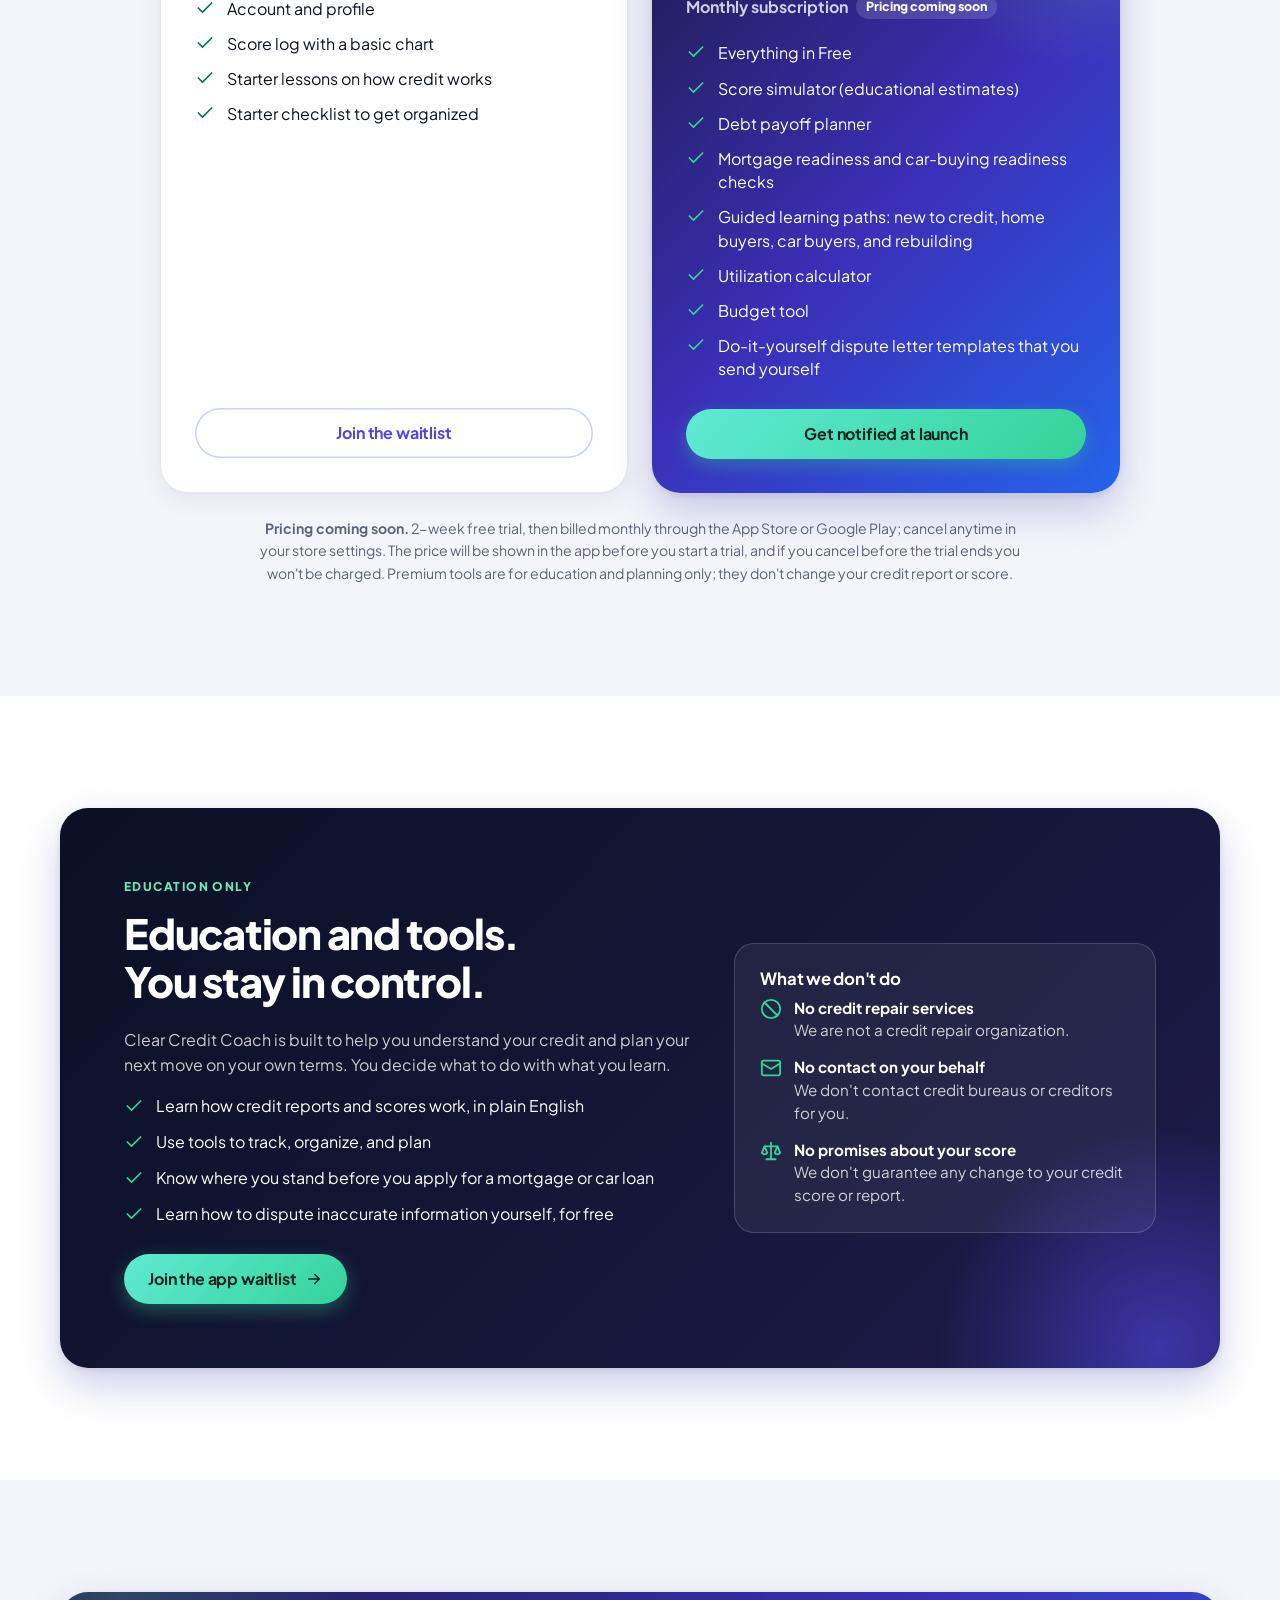
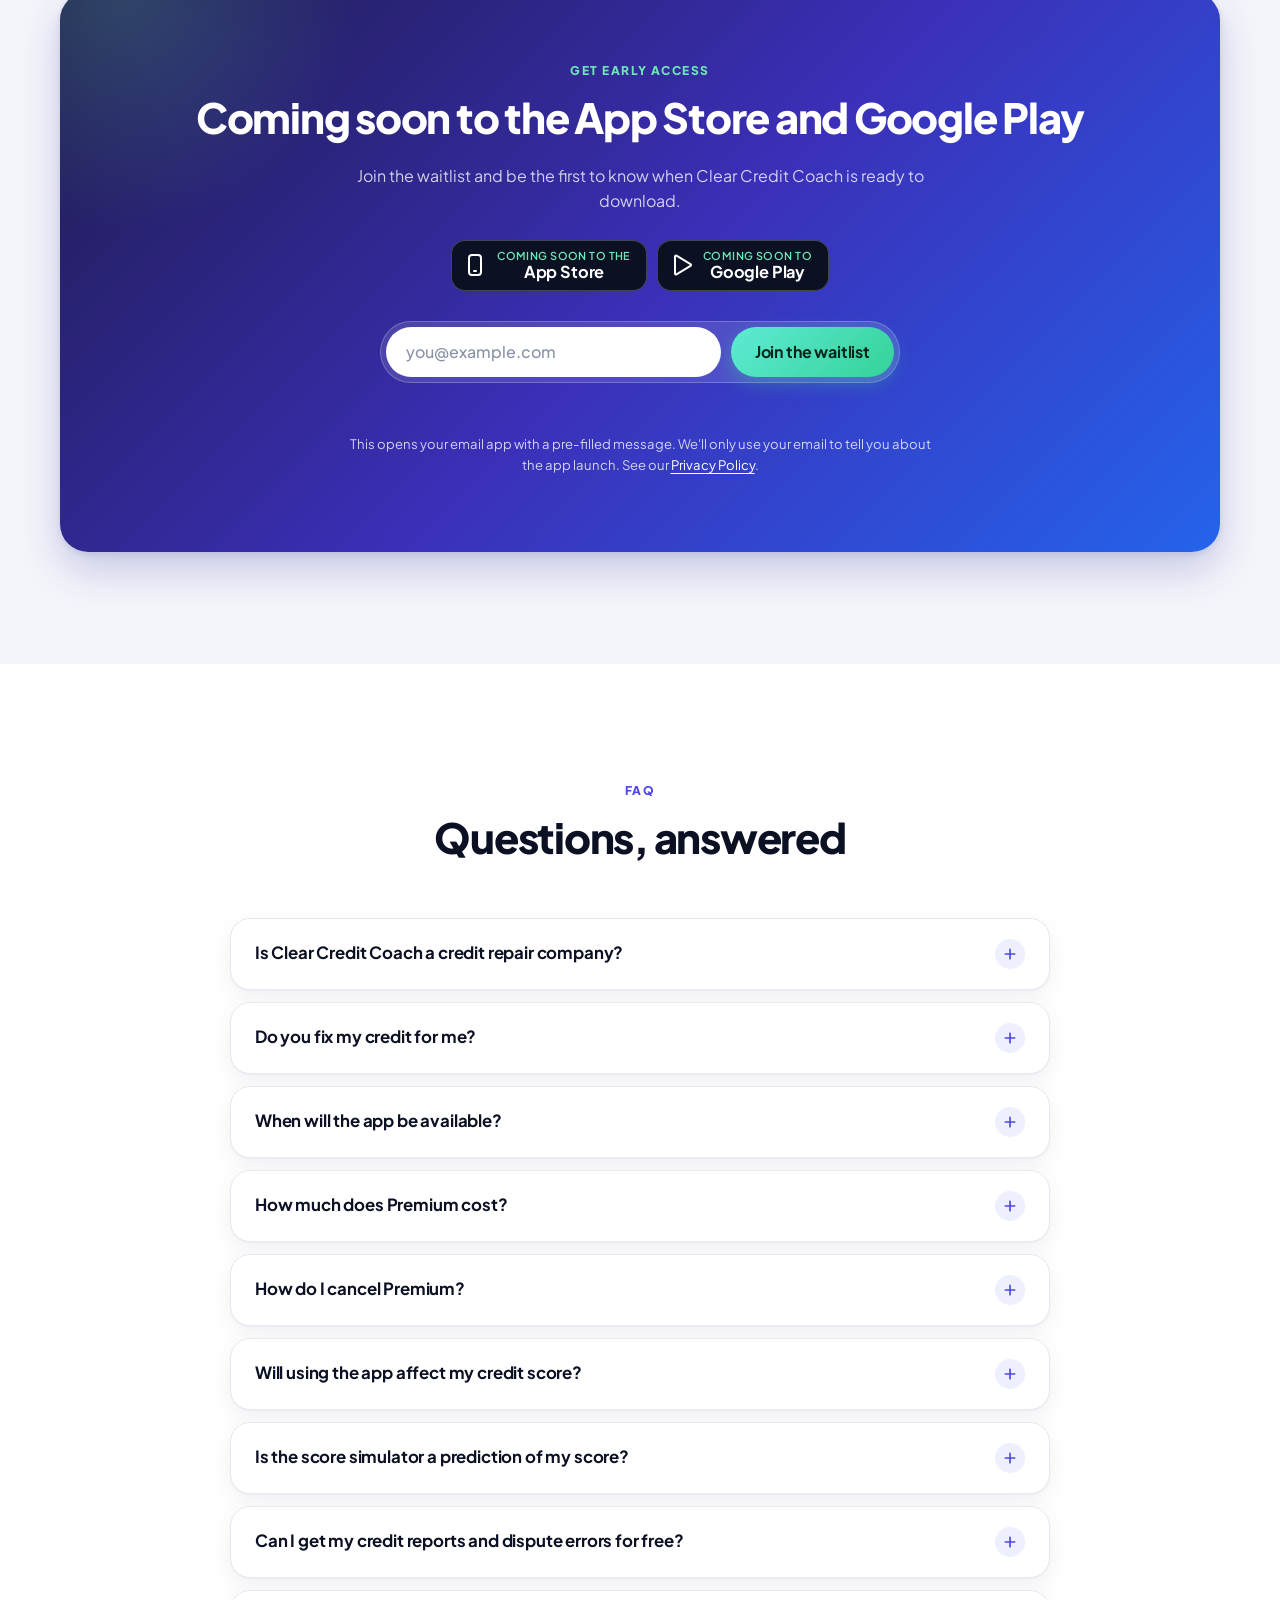
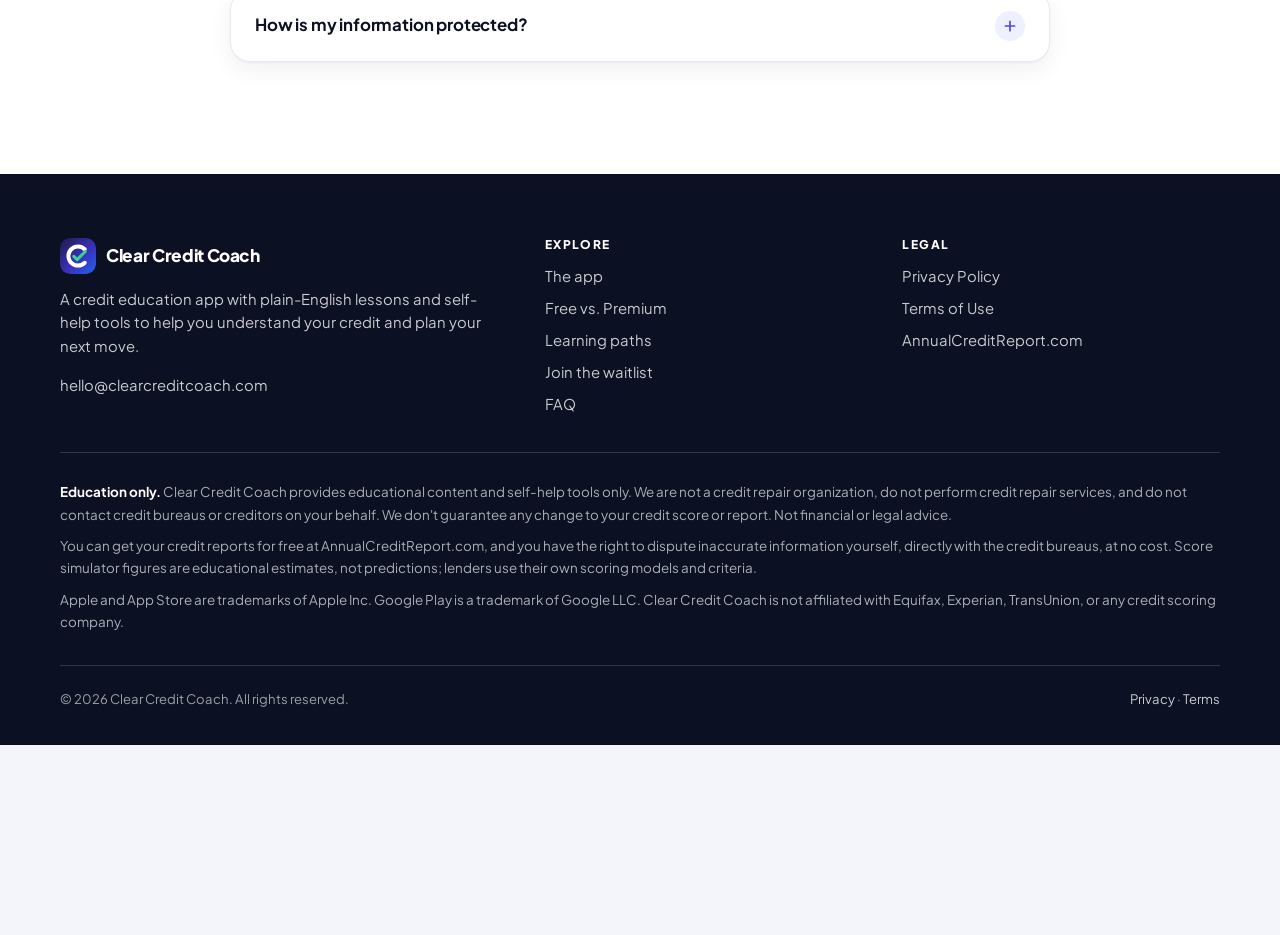
==== commit 8734992f: "Education-only rework: remove coaching, outcome-free copy, Free vs Premium tools, disclaimer - Retir" ====
--- a/coaching/index.html
+++ b/coaching/index.html
@@ -1,226 +1,7 @@
 <!doctype html>
-<html lang="en" class="no-js">
-<head>
-<!--
-  DRAFT, pending attorney review.
-  This page describes a service structured as a credit repair organization under the federal
-  Credit Repair Organizations Act (CROA, 15 U.S.C. 1679 et seq.). Before launch, have an attorney
-  review: all wording on this page; the written client contract (services, total cost, timeline,
-  3-business-day cancellation notice + cancellation form); the separate "Consumer Credit File Rights
-  Under State and Federal Law" disclosure that must be given before the contract is signed; the
-  Stripe billing flow (no charges until services are fully performed); and any state credit-services
-  laws (some states require registration, a surety bond, and/or additional disclosures).
--->
-<meta charset="utf-8">
-<meta name="viewport" content="width=device-width, initial-scale=1, viewport-fit=cover">
-<title>1-on-1 Credit Coaching | Clear Credit Coach</title>
-<meta name="description" content="Personal, 1-on-1 credit coaching with Clear Credit Coach. Review your reports together, build a plan, and get help disputing inaccurate information. No fees before services are performed.">
-<link rel="canonical" href="https://clearcreditcoach.com/coaching/">
-<meta name="theme-color" content="#1E1B4B">
-<meta name="color-scheme" content="light">
-<meta property="og:type" content="website">
-<meta property="og:site_name" content="Clear Credit Coach">
-<meta property="og:title" content="1-on-1 Credit Coaching | Clear Credit Coach">
-<meta property="og:description" content="Personal, 1-on-1 credit coaching with Clear Credit Coach. Review your reports together, build a plan, and get help disputing inaccurate information. No fees before services are performed.">
-<meta property="og:url" content="https://clearcreditcoach.com/coaching/">
-<meta property="og:image" content="https://clearcreditcoach.com/assets/img/og-image.jpg">
-<meta property="og:image:width" content="1200">
-<meta property="og:image:height" content="630">
-<meta property="og:image:alt" content="Clear Credit Coach: Understand, build, and rebuild your credit">
-<meta property="og:locale" content="en_US">
-<meta name="twitter:card" content="summary_large_image">
-<meta name="twitter:title" content="1-on-1 Credit Coaching | Clear Credit Coach">
-<meta name="twitter:description" content="Personal, 1-on-1 credit coaching with Clear Credit Coach. Review your reports together, build a plan, and get help disputing inaccurate information. No fees before services are performed.">
-<meta name="twitter:image" content="https://clearcreditcoach.com/assets/img/og-image.jpg">
-<link rel="icon" href="../assets/img/favicon.svg" type="image/svg+xml">
-<link rel="icon" href="../assets/img/favicon-32.png" sizes="32x32" type="image/png">
-<link rel="apple-touch-icon" href="../assets/img/apple-touch-icon.png">
-<link rel="manifest" href="../site.webmanifest">
-<link rel="preload" href="../assets/fonts/plus-jakarta-sans-latin-var.woff2" as="font" type="font/woff2" crossorigin>
-<link rel="stylesheet" href="../assets/css/styles.css">
-<script src="../assets/js/main.js" defer></script>
-</head>
-<body>
-<a class="skip-link" href="#main">Skip to content</a>
-<header class="site-header">
-  <div class="container header-inner">
-    <a class="brand" href="../" aria-label="Clear Credit Coach home">
-      <img src="../assets/img/favicon.svg" alt="" width="36" height="36">
-      <span>Clear Credit Coach</span>
-    </a>
-    <button class="nav-toggle" type="button" aria-expanded="false" aria-controls="site-nav" aria-label="Open menu"><svg viewBox="0 0 24 24" fill="none" stroke="currentColor" stroke-width="2" stroke-linecap="round" stroke-linejoin="round" aria-hidden="true" focusable="false"><path d="M4 6h16M4 12h16M4 18h16"/></svg></button>
-    <nav id="site-nav" class="nav" aria-label="Main">
-      <a href="../#app">The app</a>
-      <a href="../#plans">Free vs. Premium</a>
-      <a href="../coaching/" aria-current="page"><span class="nw">1-on-1</span> coaching</a>
-      <a href="../#faq">FAQ</a>
-      <a class="btn btn--primary btn--sm" href="../#waitlist">Join the waitlist</a>
-    </nav>
-  </div>
-</header>
-<main id="main">
-
-<section class="page-hero page-hero--split" aria-labelledby="coach-hero">
-  <div class="container">
-   <div>
-    <span class="eyebrow eyebrow--light"><span class="nw">1-on-1</span> credit coaching</span>
-    <h1 id="coach-hero">Personal guidance for your credit, from a real person</h1>
-    <p class="lead">Work <span class="nw">1-on-1</span> with Travis Hart, founder of Clear Credit Coach. Together you'll make sense of your credit reports, build a plan around your goal, and take it one clear step at a time.</p>
-    <div class="btn-row">
-        <!-- TODO(Travis): PLACEHOLDER booking link. Replace this mailto: href with your booking tool URL (e.g., Calendly). -->
-        <a class="btn btn--mint" href="mailto:hello@clearcreditcoach.com?subject=Free%20consultation%20request" data-placeholder="booking-link"><svg viewBox="0 0 24 24" fill="none" stroke="currentColor" stroke-width="2" stroke-linecap="round" stroke-linejoin="round" aria-hidden="true" focusable="false"><rect x="3" y="4" width="18" height="18" rx="2"/><path d="M16 2v4M8 2v4M3 10h18"/></svg> Book a free consultation</a>
-        <a class="btn btn--ghost-light" href="#rights">Your rights &amp; our terms</a>
-    </div>
-    <p class="hero-note">The consultation is free, with no obligation to sign up.</p>
-   </div>
-    <aside class="hero-aside" aria-labelledby="glance-title">
-      <h2 id="glance-title">At a glance</h2>
-      <ul>
-        <li><span class="m-icon"><svg viewBox="0 0 24 24" fill="none" stroke="currentColor" stroke-width="2" stroke-linecap="round" stroke-linejoin="round" aria-hidden="true" focusable="false"><rect x="3" y="4" width="18" height="18" rx="2"/><path d="M16 2v4M8 2v4M3 10h18"/></svg></span><span><strong>Free consultation</strong>No cost, no obligation.</span></li>
-        <li><span class="m-icon"><svg viewBox="0 0 24 24" fill="none" stroke="currentColor" stroke-width="2" stroke-linecap="round" stroke-linejoin="round" aria-hidden="true" focusable="false"><path d="M12 2v20"/><path d="M17 5H9.5a3.5 3.5 0 0 0 0 7h5a3.5 3.5 0 0 1 0 7H6"/></svg></span><span><strong>No fees before services are performed</strong>Billed only after work is completed.</span></li>
-        <li><span class="m-icon"><svg viewBox="0 0 24 24" fill="none" stroke="currentColor" stroke-width="2" stroke-linecap="round" stroke-linejoin="round" aria-hidden="true" focusable="false"><path d="M3 7v6h6"/><path d="M21 17a9 9 0 0 0-15-6.7L3 13"/></svg></span><span><strong>3-business-day right to cancel</strong>Cancel after signing at no cost.</span></li>
-        <li><span class="m-icon"><svg viewBox="0 0 24 24" fill="none" stroke="currentColor" stroke-width="2" stroke-linecap="round" stroke-linejoin="round" aria-hidden="true" focusable="false"><path d="M12 3v18M7 21h10M5 7h14"/><path d="M5 7l-3 7a3.5 3.5 0 0 0 6 0zM19 7l-3 7a3.5 3.5 0 0 0 6 0z"/></svg></span><span><strong>No guaranteed results</strong>Honest advice about what can change.</span></li>
-      </ul>
-    </aside>
-  </div>
-</section>
-
-<section class="section" aria-labelledby="how-title">
-  <div class="container">
-    <div class="section-head">
-      <span class="eyebrow">How it works</span>
-      <h2 id="how-title">A simple, transparent process</h2>
-      <p>No pressure and no confusing jargon. You'll always know what we're working on and why.</p>
-    </div>
-    <div class="steps">
-      <div class="card step"><h3>Free consultation</h3><p>Talk about your situation and your goals. If coaching isn't the right fit, we'll say so and point you to free resources.</p></div>
-      <div class="card step"><h3>Written agreement</h3><p>Before any work begins, you get a written agreement and a summary of your rights. Nothing starts until you sign.</p></div>
-      <div class="card step"><h3>Review your reports</h3><p>We go through your reports from Equifax, Experian, and TransUnion together and flag anything that looks inaccurate or outdated.</p></div>
-      <div class="card step"><h3>Build your plan</h3><p>You get a personalized plan covering payment history, utilization, new credit, and disputes of inaccurate items where they apply.</p></div>
-      <div class="card step"><h3>Check-ins &amp; support</h3><p>Regular check-ins keep you on track, with answers to your questions as your credit and goals change.</p></div>
-    </div>
-  </div>
-</section>
-
-<section class="section section--white" aria-labelledby="who-title">
-  <div class="container">
-    <div class="section-head">
-      <span class="eyebrow">Who it's for</span>
-      <h2 id="who-title">Coaching that fits your goal</h2>
-    </div>
-    <div class="grid grid-4">
-      <article class="card audience-card"><div class="icon-tile"><svg viewBox="0 0 24 24" fill="none" stroke="currentColor" stroke-width="2" stroke-linecap="round" stroke-linejoin="round" aria-hidden="true" focusable="false"><path d="M12 3l1.9 5.1L19 10l-5.1 1.9L12 17l-1.9-5.1L5 10l5.1-1.9z"/><path d="M19 15l.8 2.2L22 18l-2.2.8L19 21l-.8-2.2L16 18l2.2-.8z"/></svg></div><h3>New to credit</h3><p>Understand how credit works and start building it the right way.</p></article>
-      <article class="card audience-card"><div class="icon-tile icon-tile--mint"><svg viewBox="0 0 24 24" fill="none" stroke="currentColor" stroke-width="2" stroke-linecap="round" stroke-linejoin="round" aria-hidden="true" focusable="false"><path d="M3 10.5 12 3l9 7.5V20a1 1 0 0 1-1 1h-5v-6h-6v6H4a1 1 0 0 1-1-1z"/></svg></div><h3>Buying a home</h3><p>Prepare your credit well before you apply for a mortgage.</p></article>
-      <article class="card audience-card"><div class="icon-tile"><svg viewBox="0 0 24 24" fill="none" stroke="currentColor" stroke-width="2" stroke-linecap="round" stroke-linejoin="round" aria-hidden="true" focusable="false"><path d="M4 16v-5l2.2-5h11.6L20 11v5"/><path d="M3 11h18"/><path d="M3 16h18"/><circle cx="7.5" cy="16.5" r="2"/><circle cx="16.5" cy="16.5" r="2"/></svg></div><h3>Buying a car</h3><p>Know where you stand before you shop for financing.</p></article>
-      <article class="card audience-card"><div class="icon-tile icon-tile--mint"><svg viewBox="0 0 24 24" fill="none" stroke="currentColor" stroke-width="2" stroke-linecap="round" stroke-linejoin="round" aria-hidden="true" focusable="false"><path d="M3 17l6-6 4 4 8-8"/><path d="M14 7h7v7"/></svg></div><h3>Rebuilding</h3><p>Get a realistic plan to recover from late payments, collections, or high balances.</p></article>
-    </div>
-  </div>
-</section>
-
-<section class="section" aria-labelledby="inc-title">
-  <div class="container">
-    <div class="grid grid-2" style="align-items:start; gap:32px">
-      <div>
-        <span class="eyebrow">What's included</span>
-        <h2 id="inc-title">What coaching can help with</h2>
-        <ul class="check-list check-list--dark">
-          <li><svg viewBox="0 0 24 24" fill="none" stroke="currentColor" stroke-width="2" stroke-linecap="round" stroke-linejoin="round" aria-hidden="true" focusable="false"><path d="M20 6 9 17l-5-5"/></svg><span>A line-by-line walkthrough of your credit reports</span></li>
-          <li><svg viewBox="0 0 24 24" fill="none" stroke="currentColor" stroke-width="2" stroke-linecap="round" stroke-linejoin="round" aria-hidden="true" focusable="false"><path d="M20 6 9 17l-5-5"/></svg><span>A personalized action plan for your goal and timeline</span></li>
-          <li><svg viewBox="0 0 24 24" fill="none" stroke="currentColor" stroke-width="2" stroke-linecap="round" stroke-linejoin="round" aria-hidden="true" focusable="false"><path d="M20 6 9 17l-5-5"/></svg><span>Help identifying and disputing information that is inaccurate, incomplete, or can't be verified, with your authorization</span></li>
-          <li><svg viewBox="0 0 24 24" fill="none" stroke="currentColor" stroke-width="2" stroke-linecap="round" stroke-linejoin="round" aria-hidden="true" focusable="false"><path d="M20 6 9 17l-5-5"/></svg><span>Practical strategies for payment history, utilization, and new credit</span></li>
-          <li><svg viewBox="0 0 24 24" fill="none" stroke="currentColor" stroke-width="2" stroke-linecap="round" stroke-linejoin="round" aria-hidden="true" focusable="false"><path d="M20 6 9 17l-5-5"/></svg><span>Guidance on spotting credit scams and protecting your identity</span></li>
-          <li><svg viewBox="0 0 24 24" fill="none" stroke="currentColor" stroke-width="2" stroke-linecap="round" stroke-linejoin="round" aria-hidden="true" focusable="false"><path d="M20 6 9 17l-5-5"/></svg><span>Ongoing education so you understand every step</span></li>
-        </ul>
-      </div>
-      <div class="card">
-        <div class="icon-tile icon-tile--mint"><svg viewBox="0 0 24 24" fill="none" stroke="currentColor" stroke-width="2" stroke-linecap="round" stroke-linejoin="round" aria-hidden="true" focusable="false"><circle cx="12" cy="12" r="10"/><path d="m4.9 4.9 14.2 14.2"/></svg></div>
-        <h3>What coaching is not</h3>
-        <ul>
-          <li><svg viewBox="0 0 24 24" fill="none" stroke="currentColor" stroke-width="2" stroke-linecap="round" stroke-linejoin="round" aria-hidden="true" focusable="false"><path d="M6 12h12"/></svg><span>We can't remove accurate, timely, verifiable negative information. No one legally can.</span></li>
-          <li><svg viewBox="0 0 24 24" fill="none" stroke="currentColor" stroke-width="2" stroke-linecap="round" stroke-linejoin="round" aria-hidden="true" focusable="false"><path d="M6 12h12"/></svg><span>We will never ask you to make false statements or to create a "new credit identity."</span></li>
-          <li><svg viewBox="0 0 24 24" fill="none" stroke="currentColor" stroke-width="2" stroke-linecap="round" stroke-linejoin="round" aria-hidden="true" focusable="false"><path d="M6 12h12"/></svg><span>We don't promise a specific score, approval, or timeline.</span></li>
-          <li><svg viewBox="0 0 24 24" fill="none" stroke="currentColor" stroke-width="2" stroke-linecap="round" stroke-linejoin="round" aria-hidden="true" focusable="false"><path d="M6 12h12"/></svg><span>Coaching isn't legal, financial, or tax advice.</span></li>
-        </ul>
-      </div>
-    </div>
-  </div>
-</section>
-
-<section class="section section--white" id="rights" aria-labelledby="rights-title">
-  <div class="container">
-    <div class="rights">
-      <span class="eyebrow">Your rights &amp; our terms</span>
-      <h2 id="rights-title">Clear terms, protected by federal law</h2>
-      <p class="lead"><span class="nw">1-on-1</span> coaching is provided in line with the federal Credit Repair Organizations Act (CROA). In plain terms:</p>
-      <div class="rights-grid">
-        <div class="right-item"><div class="icon-tile"><svg viewBox="0 0 24 24" fill="none" stroke="currentColor" stroke-width="2" stroke-linecap="round" stroke-linejoin="round" aria-hidden="true" focusable="false"><path d="M12 2v20"/><path d="M17 5H9.5a3.5 3.5 0 0 0 0 7h5a3.5 3.5 0 0 1 0 7H6"/></svg></div><div><h3>No fees before services are performed</h3><p>You're never charged in advance. You're invoiced only after the services for a given period have been fully performed, and payments are processed securely online.</p></div></div>
-        <div class="right-item"><div class="icon-tile"><svg viewBox="0 0 24 24" fill="none" stroke="currentColor" stroke-width="2" stroke-linecap="round" stroke-linejoin="round" aria-hidden="true" focusable="false"><path d="M3 7v6h6"/><path d="M21 17a9 9 0 0 0-15-6.7L3 13"/></svg></div><div><h3>3-business-day right to cancel</h3><p>You may cancel your coaching agreement without penalty or obligation within 3 business days of signing it.</p></div></div>
-        <div class="right-item"><div class="icon-tile"><svg viewBox="0 0 24 24" fill="none" stroke="currentColor" stroke-width="2" stroke-linecap="round" stroke-linejoin="round" aria-hidden="true" focusable="false"><path d="M14 3H6a2 2 0 0 0-2 2v14a2 2 0 0 0 2 2h12a2 2 0 0 0 2-2V9z"/><path d="M14 3v6h6M8 13h8M8 17h6"/></svg></div><div><h3>A written agreement first</h3><p>Before any work begins, you get a written contract that describes the services, the total cost, and the expected timeline, along with a written summary of your consumer credit rights.</p></div></div>
-        <div class="right-item"><div class="icon-tile"><svg viewBox="0 0 24 24" fill="none" stroke="currentColor" stroke-width="2" stroke-linecap="round" stroke-linejoin="round" aria-hidden="true" focusable="false"><path d="M12 3v18M7 21h10M5 7h14"/><path d="M5 7l-3 7a3.5 3.5 0 0 0 6 0zM19 7l-3 7a3.5 3.5 0 0 0 6 0z"/></svg></div><div><h3>No guarantees of results</h3><p>Results depend on your individual credit history. We don't guarantee any score increase, approval, or removal of any item.</p></div></div>
-        <div class="right-item"><div class="icon-tile"><svg viewBox="0 0 24 24" fill="none" stroke="currentColor" stroke-width="2" stroke-linecap="round" stroke-linejoin="round" aria-hidden="true" focusable="false"><circle cx="11" cy="11" r="7"/><path d="m21 21-4.3-4.3"/></svg></div><div><h3>You can do it yourself, free</h3><p>You have the right to dispute inaccurate information in your credit report directly with the credit bureaus at no cost, and to get free reports at <a href="https://www.annualcreditreport.com" rel="noopener">AnnualCreditReport.com</a>.</p></div></div>
-        <div class="right-item"><div class="icon-tile"><svg viewBox="0 0 24 24" fill="none" stroke="currentColor" stroke-width="2" stroke-linecap="round" stroke-linejoin="round" aria-hidden="true" focusable="false"><path d="M12 22s8-4 8-10V5l-8-3-8 3v7c0 6 8 10 8 10z"/><path d="M9 12l2 2 4-4"/></svg></div><div><h3>Honest, accurate disputes only</h3><p>We only dispute information we have reason to believe is inaccurate, incomplete, or unverifiable, and only with your permission.</p></div></div>
-      </div>
-    </div>
-    <div class="callout" style="margin-top:24px"><svg viewBox="0 0 24 24" fill="none" stroke="currentColor" stroke-width="2" stroke-linecap="round" stroke-linejoin="round" aria-hidden="true" focusable="false"><circle cx="12" cy="12" r="10"/><path d="M12 16v-4M12 8h.01"/></svg><p>Coaching is separate from the Clear Credit Coach app. The app provides education and tools only and doesn't dispute items or contact creditors or credit bureaus for you. Premium app subscribers may get coaching perks, such as priority booking.</p></div>
-  </div>
-</section>
-
-<section class="section" aria-labelledby="cta-title">
-  <div class="container">
-    <div class="download">
-      <span class="eyebrow eyebrow--light">Free consultation</span>
-      <h2 id="cta-title">Let's talk about your credit goals</h2>
-      <p>Book a free, no-obligation consultation. Tell us where you are and where you want to be, and we'll tell you honestly whether coaching can help.</p>
-      <div class="btn-row" style="justify-content:center; margin-top:24px">
-        <!-- TODO(Travis): PLACEHOLDER booking link. Replace this mailto: href with your booking tool URL (e.g., Calendly). -->
-        <a class="btn btn--mint" href="mailto:hello@clearcreditcoach.com?subject=Free%20consultation%20request" data-placeholder="booking-link"><svg viewBox="0 0 24 24" fill="none" stroke="currentColor" stroke-width="2" stroke-linecap="round" stroke-linejoin="round" aria-hidden="true" focusable="false"><rect x="3" y="4" width="18" height="18" rx="2"/><path d="M16 2v4M8 2v4M3 10h18"/></svg> Book a free consultation</a>
-      </div>
-    </div>
-  </div>
-</section>
-
-</main>
-<footer class="site-footer">
-  <div class="container">
-    <div class="footer-top">
-      <div>
-        <a class="brand" href="../">
-          <img src="../assets/img/favicon.svg" alt="" width="36" height="36">
-          <span>Clear Credit Coach</span>
-        </a>
-        <p>Credit education, simple tools, and optional <span class="nw">1-on-1</span> coaching for people who want to understand, build, or rebuild their credit.</p>
-        <!-- TODO(Travis): confirm this mailbox exists in Google Workspace. -->
-        <p><a href="mailto:hello@clearcreditcoach.com">hello@clearcreditcoach.com</a></p>
-      </div>
-      <div>
-        <h2>Explore</h2>
-        <ul>
-          <li><a href="../#app">The app</a></li>
-          <li><a href="../#plans">Free vs. Premium</a></li>
-          <li><a href="../coaching/"><span class="nw">1-on-1</span> coaching</a></li>
-          <li><a href="../#waitlist">Join the waitlist</a></li>
-          <li><a href="../#faq">FAQ</a></li>
-        </ul>
-      </div>
-      <div>
-        <h2>Legal</h2>
-        <ul>
-          <li><a href="../privacy/">Privacy Policy</a></li>
-          <li><a href="../terms/">Terms of Use</a></li>
-          <li><a href="https://www.annualcreditreport.com" rel="noopener">AnnualCreditReport.com</a></li>
-        </ul>
-      </div>
-    </div>
-    <div class="disclaimer">
-      <p><strong>Education only.</strong> Clear Credit Coach provides credit education and self-help tools. The Clear Credit Coach app is not a credit repair service: it does not dispute items, contact creditors, or contact credit bureaus on your behalf. <span class="nw">1-on-1</span> coaching is a separate service provided under its own written agreement.</p>
-      <p>We do not guarantee any particular result, including any increase in your credit score, approval for credit or a loan, or the removal of any item from your credit report. Accurate, timely negative information can legally remain on a credit report. You have the right to dispute inaccurate information in your credit report yourself, directly with the credit bureaus, at no cost. Nothing on this website or in the app is legal, financial, or tax advice.</p>
-      <p>Apple and App Store are trademarks of Apple Inc. Google Play is a trademark of Google LLC. Clear Credit Coach is not affiliated with Equifax, Experian, TransUnion, or any credit scoring company.</p>
-    </div>
-    <div class="footer-bottom">
-      <span>&copy; <span data-year>2026</span> Clear Credit Coach. All rights reserved.</span>
-      <span><a href="../privacy/">Privacy</a> &middot; <a href="../terms/">Terms</a></span>
-    </div>
-  </div>
-</footer>
-</body>
-</html>
+<html lang="en"><head><meta charset="utf-8">
+<title>Clear Credit Coach</title>
+<meta name="robots" content="noindex">
+<link rel="canonical" href="https://clearcreditcoach.com/">
+<meta http-equiv="refresh" content="0; url=../">
+</head><body><p><a href="../">Continue to Clear Credit Coach</a></p></body></html>
